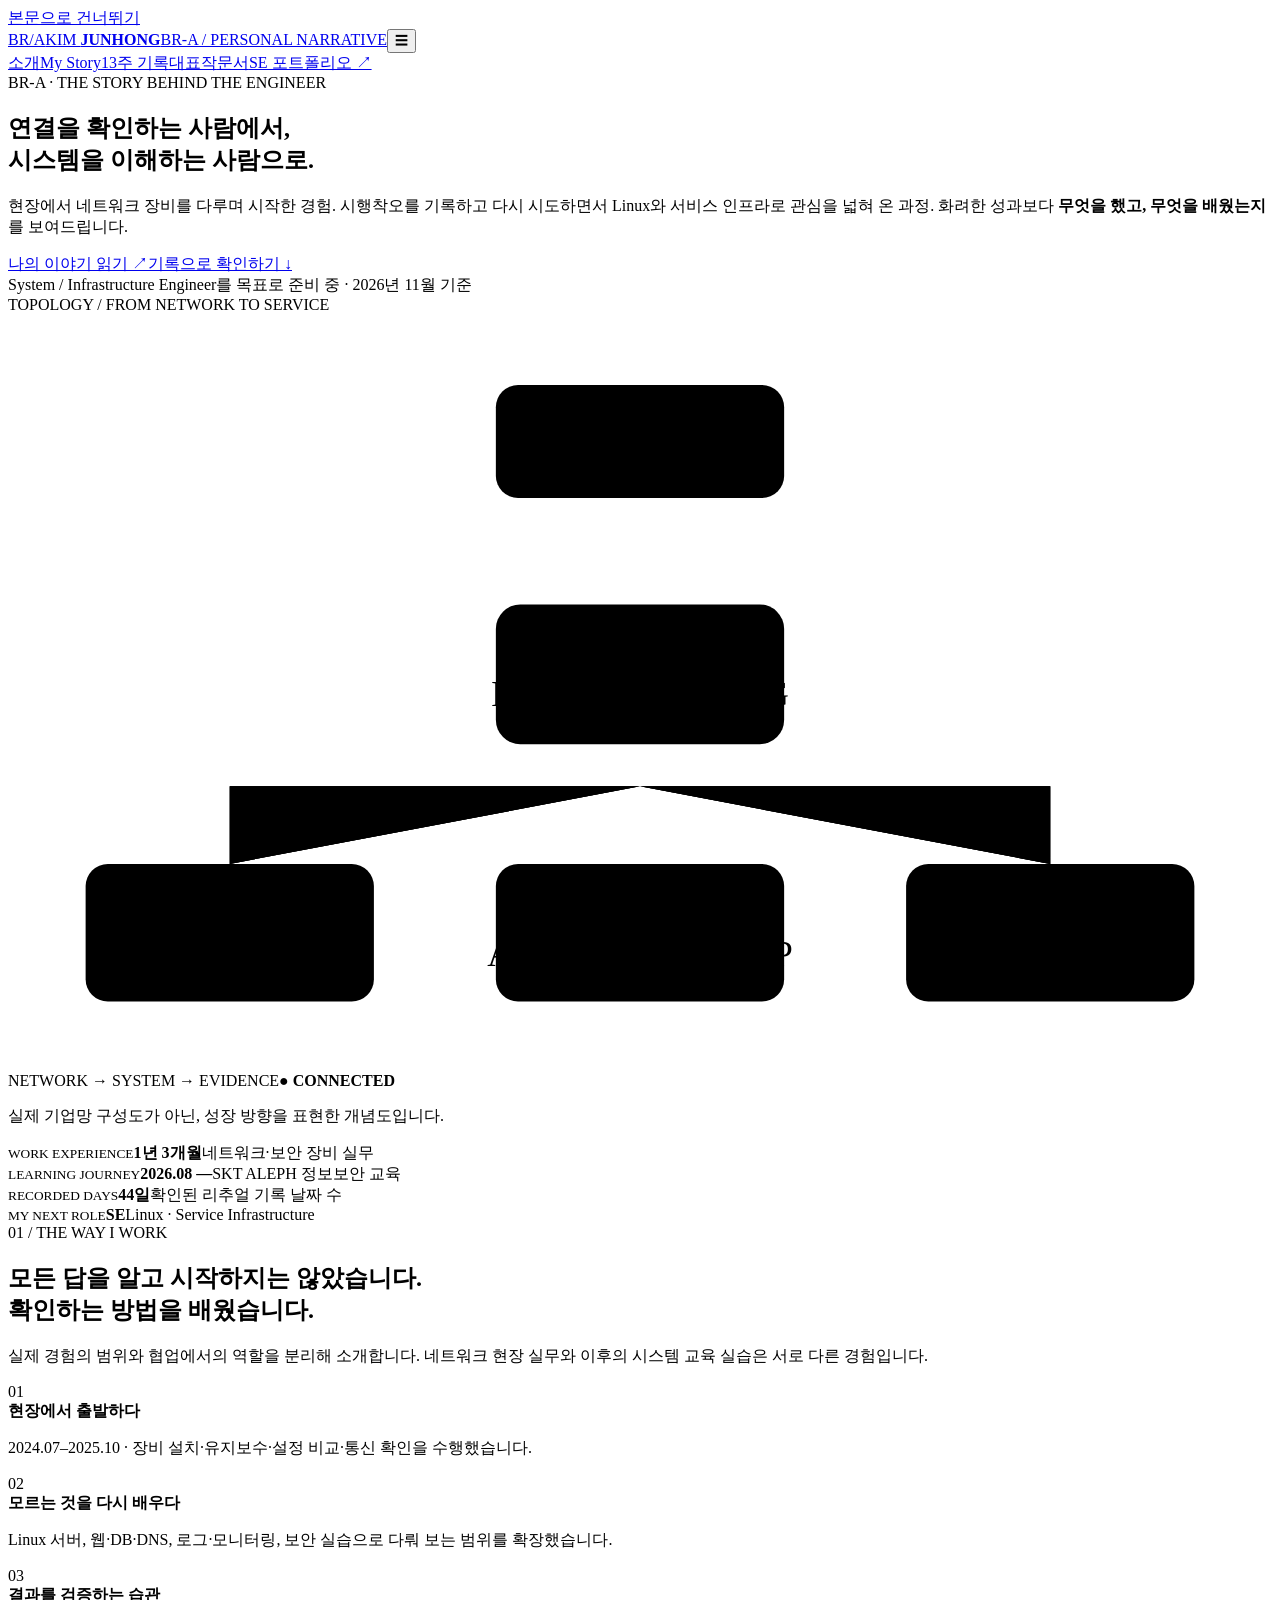
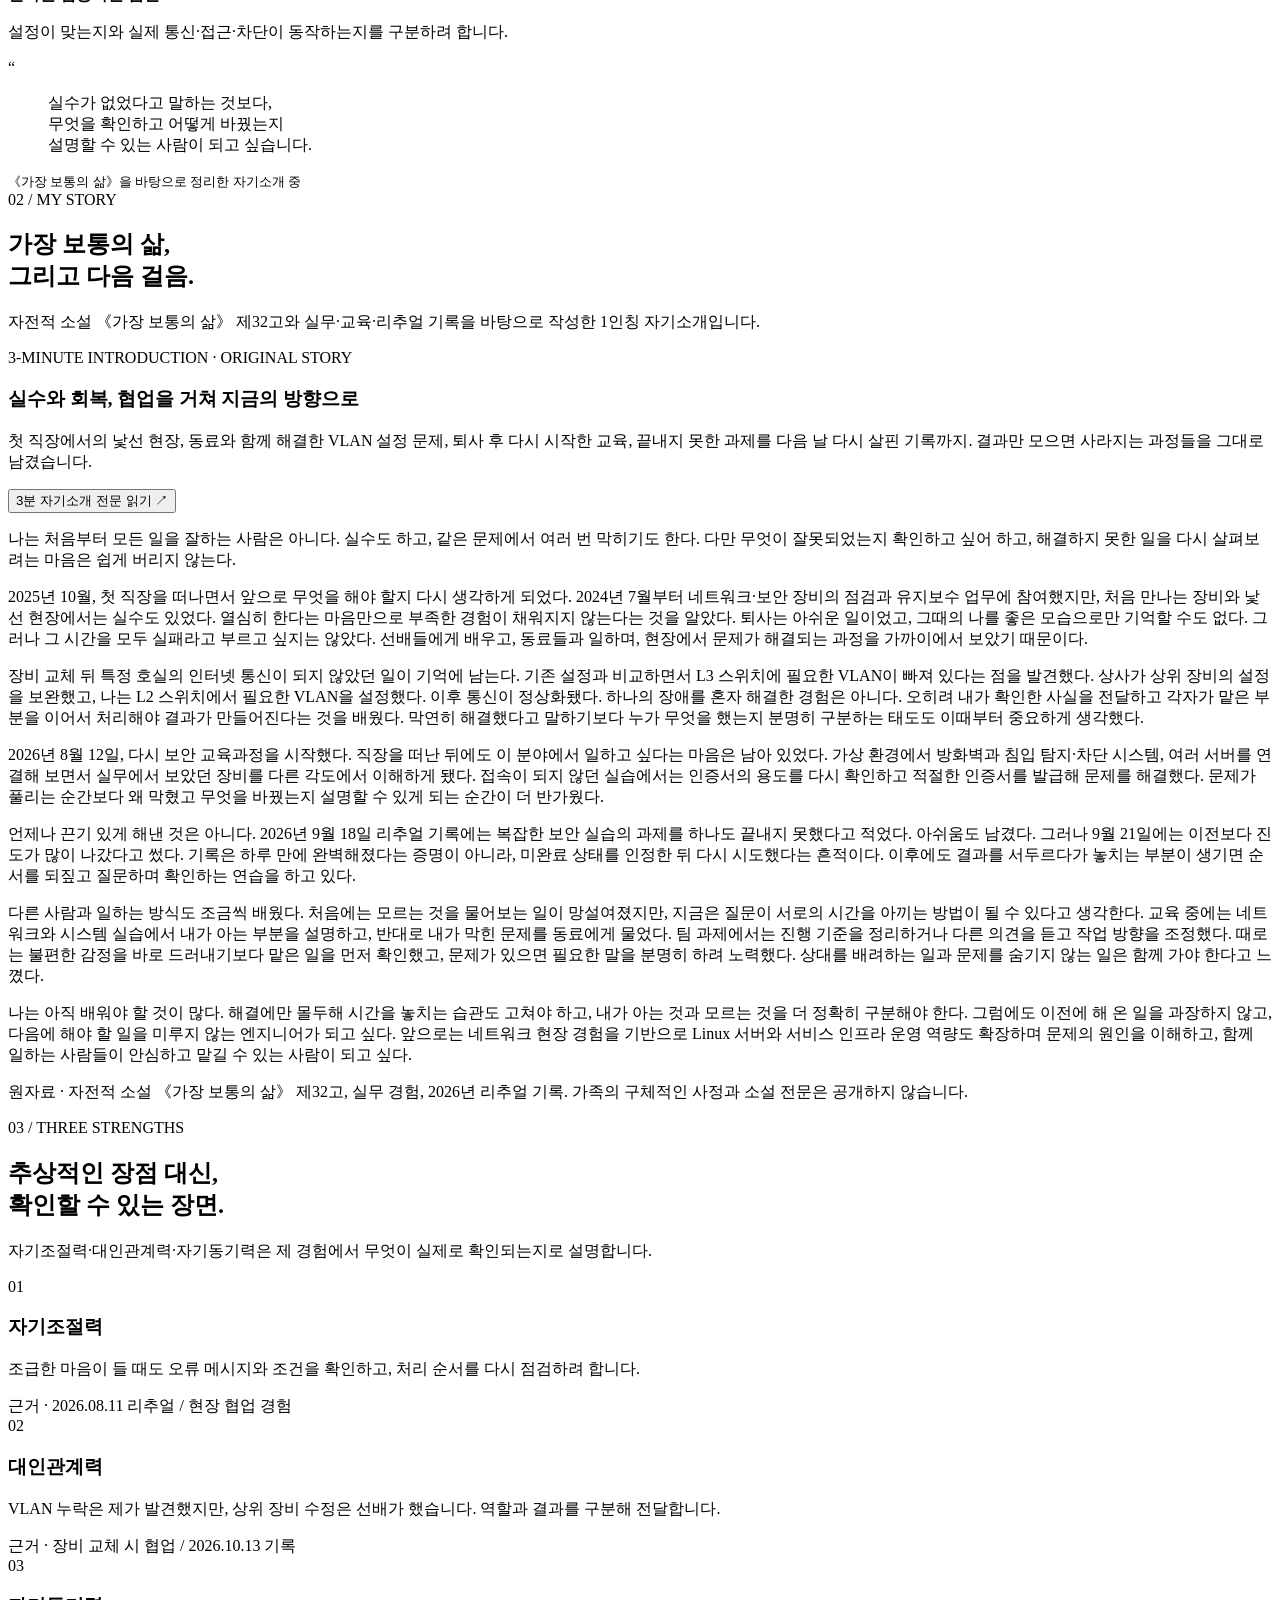
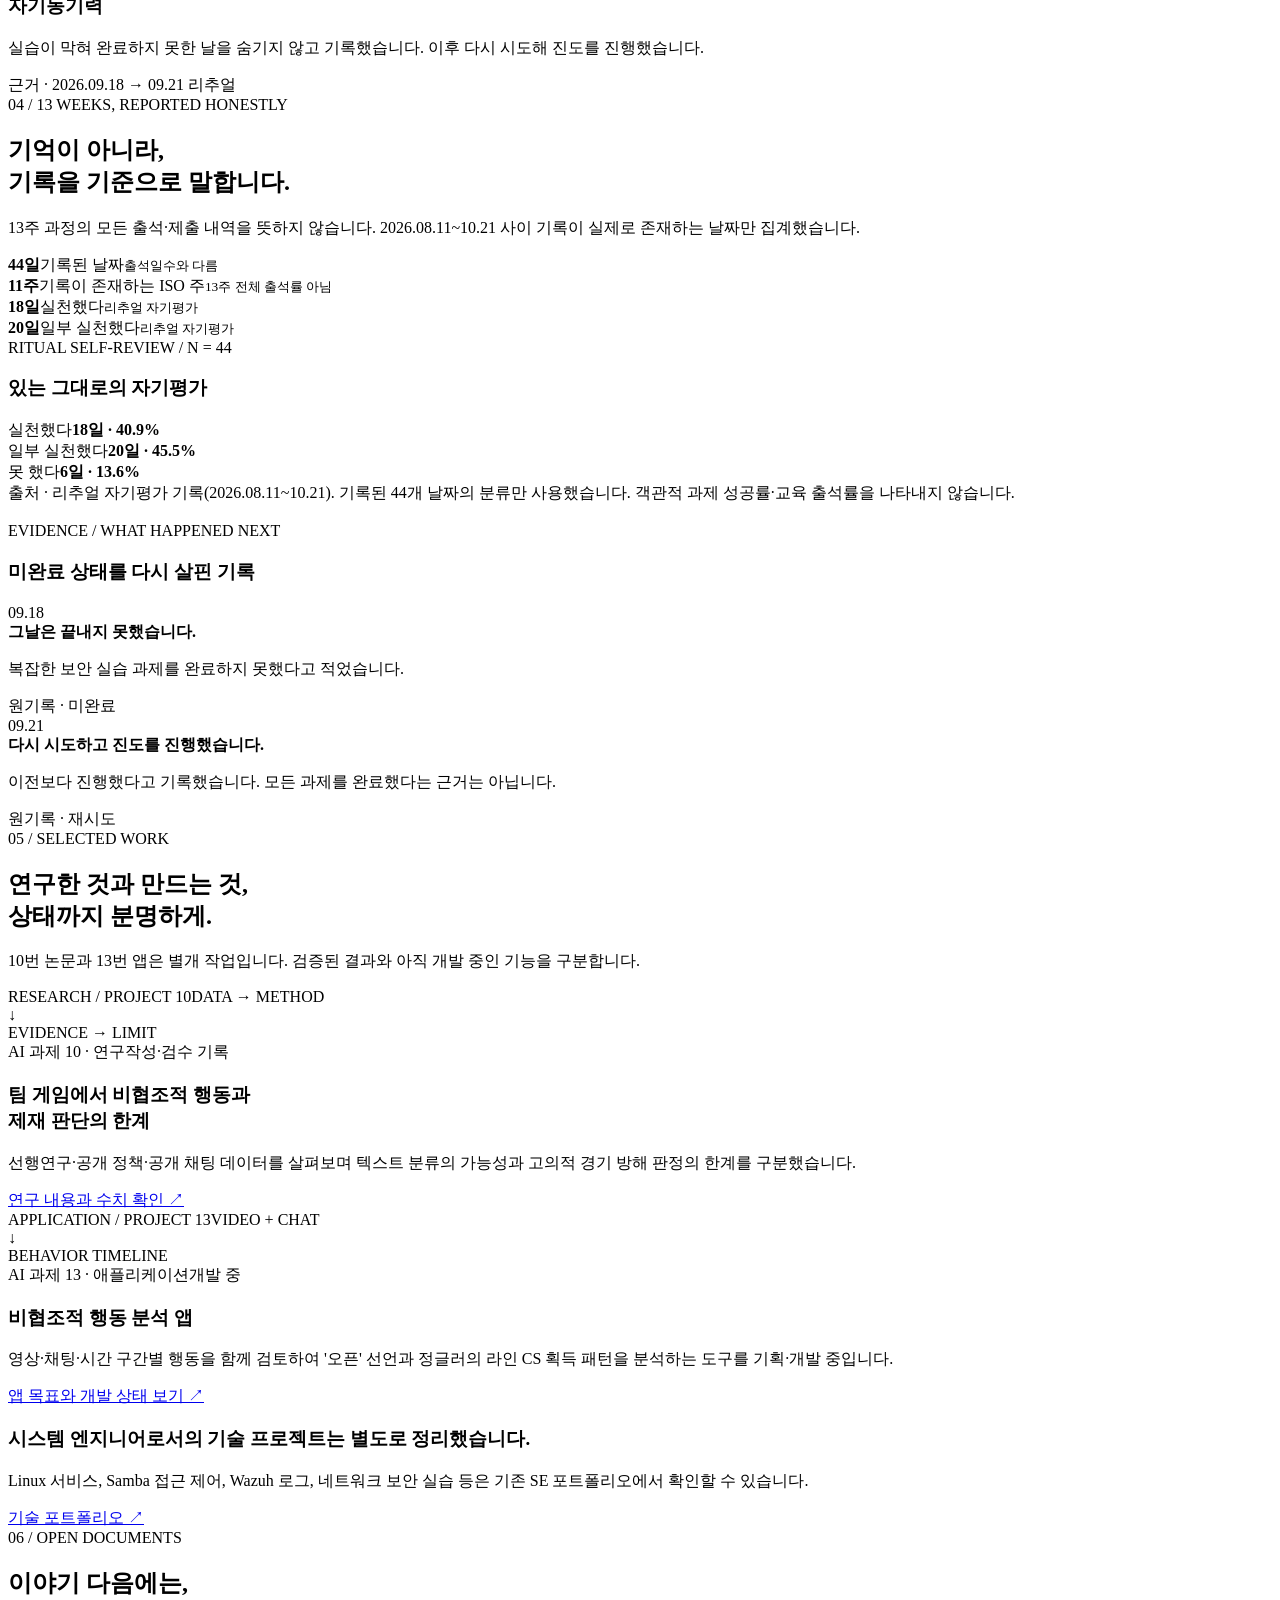
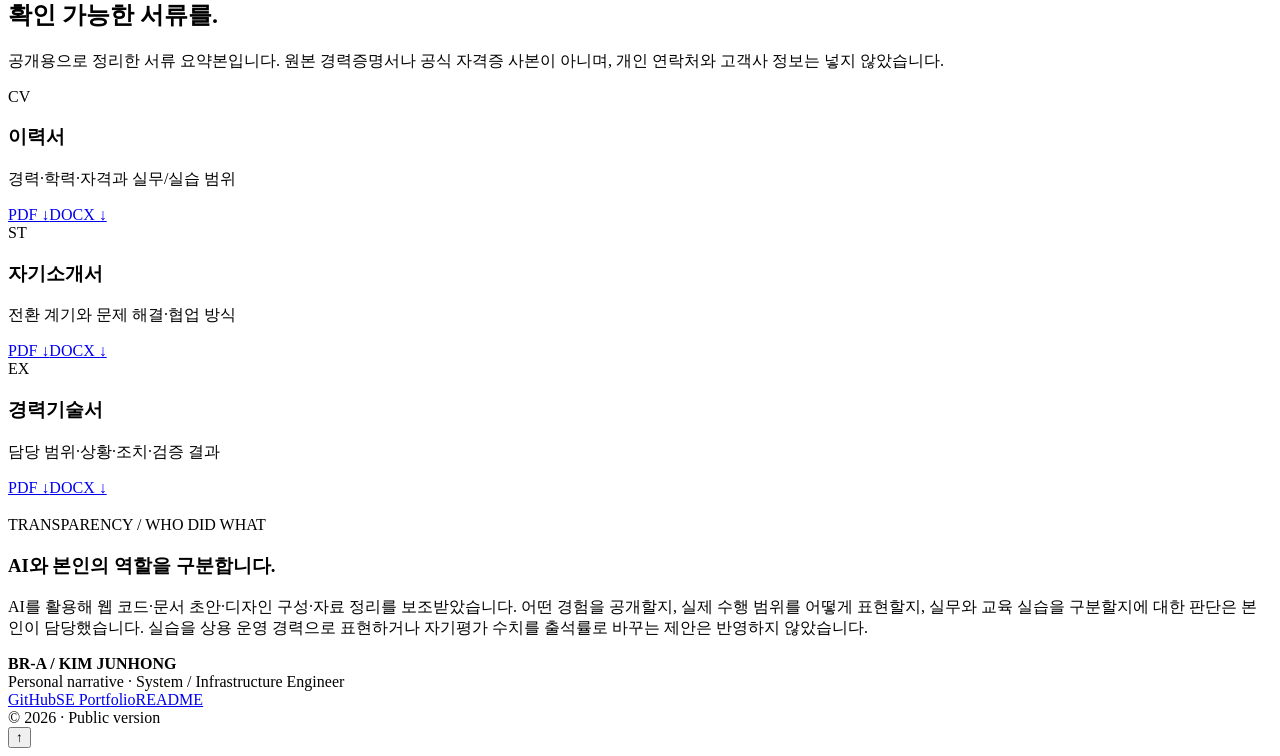
==== index.html @ 817460e9 "feat: publish IntroducingMyself personal website" ====
<!doctype html>
<html lang="ko"><head><meta charset="UTF-8"><meta name="viewport" content="width=device-width,initial-scale=1"><meta name="theme-color" content="#050d1a"><meta name="description" content="김준홍의 BR-A 독립 자기소개 페이지. 경험에서 배운 것과 기록된 근거, 연구와 앱 개발 기록, 이력서 및 경력기술서를 확인할 수 있습니다."><title>김준홍 | BR-A · My Story</title><link rel="stylesheet" href="assets/styles.css"><script src="assets/main.js" defer></script></head>
<body><a class="skip" href="#main">본문으로 건너뛰기</a>
<header class="topbar"><div class="container"><a class="logo" href="index.html" aria-label="BR-A 첫 화면으로"><span class="logo-symbol">BR/A</span><span><span class="logo-main">KIM <strong>JUNHONG</strong></span><span class="logo-sub">BR-A / PERSONAL NARRATIVE</span></span></a><button class="nav-toggle" type="button" aria-expanded="false" aria-label="메뉴 열기" aria-controls="site-nav">☰</button><nav class="nav" id="site-nav" aria-label="주 메뉴"><a href="#about">소개</a><a href="#story">My Story</a><a href="#records">13주 기록</a><a href="#work">대표작</a><a href="#documents">문서</a><a class="nav-cta" href="https://kjhnet.vercel.app" target="_blank" rel="noopener noreferrer">SE 포트폴리오 ↗</a></nav></div><div class="scroll-track"><div class="scroll-progress"></div></div></header>
<main id="main"><div class="container"><section class="hero" aria-labelledby="hero-title"><div class="hero-copy"><div class="eyebrow">BR-A · THE STORY BEHIND THE ENGINEER</div><h1 id="hero-title">연결을 확인하는 사람에서,<br><span class="accent">시스템을 이해하는 사람으로.</span></h1><p class="hero-lead">현장에서 네트워크 장비를 다루며 시작한 경험. 시행착오를 기록하고 다시 시도하면서 Linux와 서비스 인프라로 관심을 넓혀 온 과정. 화려한 성과보다 <strong>무엇을 했고, 무엇을 배웠는지</strong>를 보여드립니다.</p><div class="hero-actions"><a href="#story" class="btn primary">나의 이야기 읽기 <span aria-hidden="true">↗</span></a><a href="#records" class="btn ghost">기록으로 확인하기 <span aria-hidden="true">↓</span></a></div><div class="hero-footnote"><span class="status-dot"></span>System / Infrastructure Engineer를 목표로 준비 중 · 2026년 11월 기준</div></div><div class="network-wrap"><div class="network-panel"><div class="panel-header"><span>TOPOLOGY / FROM NETWORK TO SERVICE</span><span class="terminal-lights" aria-hidden="true"><i></i><i></i><i></i></span></div><svg class="network-svg" viewBox="0 0 570 340" role="img" aria-label="방화벽, 네트워크, 서버, 로그 분석이 이어진 가상의 시스템 연결도">
  <defs><filter id="nodeGlow"><feGaussianBlur stdDeviation="5" result="glow"/><feMerge><feMergeNode in="glow"/><feMergeNode in="SourceGraphic"/></feMerge></filter></defs>
  <g transform="translate(0,0)">
    <path class="line-glow" d="M285 82 V130 M285 194 V213 M285 213 H100 V248 M285 213 H285 V248 M285 213 H470 V248"/>
    <path class="line-base" d="M285 82 V130 M285 194 V213 M285 213 H100 V248 M285 213 H285 V248 M285 213 H470 V248"/>
    <path class="line-signal" d="M285 82 V130 M285 194 V213 M285 213 H100 V248 M285 213 H285 V248 M285 213 H470 V248"/>
    <g transform="translate(220 32)"><rect class="node-box" width="130" height="51" rx="10"/><circle class="node-led" cx="16" cy="16" r="3"/><text class="node-label" x="65" y="22" text-anchor="middle">FIREWALL</text><text class="node-sub" x="65" y="37" text-anchor="middle">NETWORK EDGE</text></g>
    <g transform="translate(220 131)"><rect class="node-box alt" width="130" height="63" rx="11"/><circle class="node-led delay" cx="16" cy="16" r="3"/><text class="node-label" x="65" y="29" text-anchor="middle">SERVICE LAYER</text><text class="node-sub" x="65" y="46" text-anchor="middle">LINUX / ROUTING</text></g>
    <g transform="translate(35 248)"><rect class="node-box" width="130" height="62" rx="10"/><circle class="node-led delay2" cx="16" cy="15" r="3"/><text class="node-label" x="65" y="29" text-anchor="middle">WEB / API</text><text class="node-sub" x="65" y="46" text-anchor="middle">SERVICE STATUS</text></g>
    <g transform="translate(220 248)"><rect class="node-box" width="130" height="62" rx="10"/><circle class="node-led delay" cx="16" cy="15" r="3"/><text class="node-label" x="65" y="29" text-anchor="middle">DATABASE</text><text class="node-sub" x="65" y="46" text-anchor="middle">ACCESS / BACKUP</text></g>
    <g transform="translate(405 248)"><rect class="node-box" width="130" height="62" rx="10"/><circle class="node-led" cx="16" cy="15" r="3"/><text class="node-label" x="65" y="29" text-anchor="middle">LOG / SOC</text><text class="node-sub" x="65" y="46" text-anchor="middle">OBSERVABILITY</text></g>
  </g>
</svg><div class="panel-footer"><span>NETWORK → SYSTEM → EVIDENCE</span><strong>● CONNECTED</strong></div></div><p class="panel-caption">실제 기업망 구성도가 아닌, 성장 방향을 표현한 개념도입니다.</p></div></section></div>
<div class="metrics-strip"><div class="container metrics-grid"><div class="metric"><small>WORK EXPERIENCE</small><strong>1년 3개월</strong><span>네트워크·보안 장비 실무</span></div><div class="metric"><small>LEARNING JOURNEY</small><strong>2026.08 —</strong><span>SKT ALEPH 정보보안 교육</span></div><div class="metric"><small>RECORDED DAYS</small><strong>44일</strong><span>확인된 리추얼 기록 날짜 수</span></div><div class="metric"><small>MY NEXT ROLE</small><strong>SE</strong><span>Linux · Service Infrastructure</span></div></div></div>
<div class="container">
<section id="about" class="section" aria-labelledby="about-title"><div class="section-title"><div><div class="section-number">01 / THE WAY I WORK</div><h2 id="about-title">모든 답을 알고 시작하지는 않았습니다.<br><span class="accent">확인하는 방법을 배웠습니다.</span></h2></div><p class="section-subtitle">실제 경험의 범위와 협업에서의 역할을 분리해 소개합니다. 네트워크 현장 실무와 이후의 시스템 교육 실습은 서로 다른 경험입니다.</p></div><div class="two-column"><div class="surface journey animated-in"><div class="journey-step"><span class="journey-n">01</span><div><b>현장에서 출발하다</b><p>2024.07–2025.10 · 장비 설치·유지보수·설정 비교·통신 확인을 수행했습니다.</p></div></div><div class="journey-step"><span class="journey-n">02</span><div><b>모르는 것을 다시 배우다</b><p>Linux 서버, 웹·DB·DNS, 로그·모니터링, 보안 실습으로 다뤄 보는 범위를 확장했습니다.</p></div></div><div class="journey-step"><span class="journey-n">03</span><div><b>결과를 검증하는 습관</b><p>설정이 맞는지와 실제 통신·접근·차단이 동작하는지를 구분하려 합니다.</p></div></div></div><div class="surface quote-card animated-in"><span class="quote-mark">“</span><blockquote>실수가 없었다고 말하는 것보다,<br>무엇을 확인하고 어떻게 바꿨는지<br><span class="accent">설명할 수 있는 사람이 되고 싶습니다.</span></blockquote><small>《가장 보통의 삶》을 바탕으로 정리한 자기소개 중</small></div></div></section>
<section id="story" class="section" aria-labelledby="story-title"><div class="section-title"><div><div class="section-number">02 / MY STORY</div><h2 id="story-title">가장 보통의 삶,<br><span class="accent">그리고 다음 걸음.</span></h2></div><p class="section-subtitle">자전적 소설 《가장 보통의 삶》 제32고와 실무·교육·리추얼 기록을 바탕으로 작성한 1인칭 자기소개입니다.</p></div><div class="surface story-panel animated-in"><span class="kicker">3-MINUTE INTRODUCTION · ORIGINAL STORY</span><h3>실수와 회복, 협업을 거쳐 지금의 방향으로</h3><div class="story-intro"><p>첫 직장에서의 낯선 현장, 동료와 함께 해결한 VLAN 설정 문제, 퇴사 후 다시 시작한 교육, 끝내지 못한 과제를 다음 날 다시 살핀 기록까지. 결과만 모으면 사라지는 과정들을 그대로 남겼습니다.</p><button type="button" id="story-toggle" class="btn ghost story-open" aria-expanded="false" aria-controls="full-story">3분 자기소개 전문 읽기 ↗</button></div><div id="full-story" class="full-story"><p>나는 처음부터 모든 일을 잘하는 사람은 아니다. 실수도 하고, 같은 문제에서 여러 번 막히기도 한다. 다만 무엇이 잘못되었는지 확인하고 싶어 하고, 해결하지 못한 일을 다시 살펴보려는 마음은 쉽게 버리지 않는다.</p>
<p>2025년 10월, 첫 직장을 떠나면서 앞으로 무엇을 해야 할지 다시 생각하게 되었다. 2024년 7월부터 네트워크·보안 장비의 점검과 유지보수 업무에 참여했지만, 처음 만나는 장비와 낯선 현장에서는 실수도 있었다. 열심히 한다는 마음만으로 부족한 경험이 채워지지 않는다는 것을 알았다. 퇴사는 아쉬운 일이었고, 그때의 나를 좋은 모습으로만 기억할 수도 없다. 그러나 그 시간을 모두 실패라고 부르고 싶지는 않았다. 선배들에게 배우고, 동료들과 일하며, 현장에서 문제가 해결되는 과정을 가까이에서 보았기 때문이다.</p>
<p>장비 교체 뒤 특정 호실의 인터넷 통신이 되지 않았던 일이 기억에 남는다. 기존 설정과 비교하면서 L3 스위치에 필요한 VLAN이 빠져 있다는 점을 발견했다. 상사가 상위 장비의 설정을 보완했고, 나는 L2 스위치에서 필요한 VLAN을 설정했다. 이후 통신이 정상화됐다. 하나의 장애를 혼자 해결한 경험은 아니다. 오히려 내가 확인한 사실을 전달하고 각자가 맡은 부분을 이어서 처리해야 결과가 만들어진다는 것을 배웠다. 막연히 해결했다고 말하기보다 누가 무엇을 했는지 분명히 구분하는 태도도 이때부터 중요하게 생각했다.</p>
<p>2026년 8월 12일, 다시 보안 교육과정을 시작했다. 직장을 떠난 뒤에도 이 분야에서 일하고 싶다는 마음은 남아 있었다. 가상 환경에서 방화벽과 침입 탐지·차단 시스템, 여러 서버를 연결해 보면서 실무에서 보았던 장비를 다른 각도에서 이해하게 됐다. 접속이 되지 않던 실습에서는 인증서의 용도를 다시 확인하고 적절한 인증서를 발급해 문제를 해결했다. 문제가 풀리는 순간보다 왜 막혔고 무엇을 바꿨는지 설명할 수 있게 되는 순간이 더 반가웠다.</p>
<p>언제나 끈기 있게 해낸 것은 아니다. 2026년 9월 18일 리추얼 기록에는 복잡한 보안 실습의 과제를 하나도 끝내지 못했다고 적었다. 아쉬움도 남겼다. 그러나 9월 21일에는 이전보다 진도가 많이 나갔다고 썼다. 기록은 하루 만에 완벽해졌다는 증명이 아니라, 미완료 상태를 인정한 뒤 다시 시도했다는 흔적이다. 이후에도 결과를 서두르다가 놓치는 부분이 생기면 순서를 되짚고 질문하며 확인하는 연습을 하고 있다.</p>
<p>다른 사람과 일하는 방식도 조금씩 배웠다. 처음에는 모르는 것을 물어보는 일이 망설여졌지만, 지금은 질문이 서로의 시간을 아끼는 방법이 될 수 있다고 생각한다. 교육 중에는 네트워크와 시스템 실습에서 내가 아는 부분을 설명하고, 반대로 내가 막힌 문제를 동료에게 물었다. 팀 과제에서는 진행 기준을 정리하거나 다른 의견을 듣고 작업 방향을 조정했다. 때로는 불편한 감정을 바로 드러내기보다 맡은 일을 먼저 확인했고, 문제가 있으면 필요한 말을 분명히 하려 노력했다. 상대를 배려하는 일과 문제를 숨기지 않는 일은 함께 가야 한다고 느꼈다.</p>
<p>나는 아직 배워야 할 것이 많다. 해결에만 몰두해 시간을 놓치는 습관도 고쳐야 하고, 내가 아는 것과 모르는 것을 더 정확히 구분해야 한다. 그럼에도 이전에 해 온 일을 과장하지 않고, 다음에 해야 할 일을 미루지 않는 엔지니어가 되고 싶다. 앞으로는 네트워크 현장 경험을 기반으로 Linux 서버와 서비스 인프라 운영 역량도 확장하며 문제의 원인을 이해하고, 함께 일하는 사람들이 안심하고 맡길 수 있는 사람이 되고 싶다.</p>
<p>원자료 · 자전적 소설 《가장 보통의 삶》 제32고, 실무 경험, 2026년 리추얼 기록. 가족의 구체적인 사정과 소설 전문은 공개하지 않습니다.</p></div></div></section>
<section class="section" aria-labelledby="strength-title"><div class="section-title"><div><div class="section-number">03 / THREE STRENGTHS</div><h2 id="strength-title">추상적인 장점 대신,<br><span class="accent">확인할 수 있는 장면.</span></h2></div><p class="section-subtitle">자기조절력·대인관계력·자기동기력은 제 경험에서 무엇이 실제로 확인되는지로 설명합니다.</p></div><div class="feature-grid"><article class="surface feature animated-in"><div class="feature-icon">01</div><h3>자기조절력</h3><p>조급한 마음이 들 때도 오류 메시지와 조건을 확인하고, 처리 순서를 다시 점검하려 합니다.</p><div class="source">근거 · 2026.08.11 리추얼 / 현장 협업 경험</div></article><article class="surface feature animated-in"><div class="feature-icon">02</div><h3>대인관계력</h3><p>VLAN 누락은 제가 발견했지만, 상위 장비 수정은 선배가 했습니다. 역할과 결과를 구분해 전달합니다.</p><div class="source">근거 · 장비 교체 시 협업 / 2026.10.13 기록</div></article><article class="surface feature animated-in"><div class="feature-icon">03</div><h3>자기동기력</h3><p>실습이 막혀 완료하지 못한 날을 숨기지 않고 기록했습니다. 이후 다시 시도해 진도를 진행했습니다.</p><div class="source">근거 · 2026.09.18 → 09.21 리추얼</div></article></div></section>
<section id="records" class="section" aria-labelledby="records-title"><div class="section-title"><div><div class="section-number">04 / 13 WEEKS, REPORTED HONESTLY</div><h2 id="records-title">기억이 아니라,<br><span class="accent">기록을 기준으로 말합니다.</span></h2></div><p class="section-subtitle">13주 과정의 모든 출석·제출 내역을 뜻하지 않습니다. 2026.08.11~10.21 사이 기록이 실제로 존재하는 날짜만 집계했습니다.</p></div><div class="record-wrap"><div class="stat-cards animated-in"><div class="stat"><strong>44<span class="unit">일</span></strong><label>기록된 날짜</label><small>출석일수와 다름</small></div><div class="stat"><strong>11<span class="unit">주</span></strong><label>기록이 존재하는 ISO 주</label><small>13주 전체 출석률 아님</small></div><div class="stat"><strong>18<span class="unit">일</span></strong><label>실천했다</label><small>리추얼 자기평가</small></div><div class="stat"><strong>20<span class="unit">일</span></strong><label>일부 실천했다</label><small>리추얼 자기평가</small></div></div><div class="surface chart-box animated-in"><div><span class="kicker">RITUAL SELF-REVIEW / N = 44</span><h3>있는 그대로의 자기평가</h3><div class="bars"><div><div class="bar-label"><span>실천했다</span><b>18일 · 40.9%</b></div><div class="bar-track"><span class="bar-fill" style="width:40.91%"></span></div></div><div><div class="bar-label"><span>일부 실천했다</span><b>20일 · 45.5%</b></div><div class="bar-track"><span class="bar-fill partial" style="width:45.45%"></span></div></div><div><div class="bar-label"><span>못 했다</span><b>6일 · 13.6%</b></div><div class="bar-track"><span class="bar-fill notdone" style="width:13.64%"></span></div></div></div></div><div class="note-text">출처 · 리추얼 자기평가 기록(2026.08.11~10.21). 기록된 44개 날짜의 분류만 사용했습니다. 객관적 과제 성공률·교육 출석률을 나타내지 않습니다.</div></div></div><div class="surface" style="margin-top:18px"><span class="kicker">EVIDENCE / WHAT HAPPENED NEXT</span><h3>미완료 상태를 다시 살핀 기록</h3><div class="timeline"><div class="timeline-date">09.18</div><div class="timeline-body"><strong>그날은 끝내지 못했습니다.</strong><p>복잡한 보안 실습 과제를 완료하지 못했다고 적었습니다.</p></div><div class="timeline-tag">원기록 · 미완료</div></div><div class="timeline"><div class="timeline-date">09.21</div><div class="timeline-body"><strong>다시 시도하고 진도를 진행했습니다.</strong><p>이전보다 진행했다고 기록했습니다. 모든 과제를 완료했다는 근거는 아닙니다.</p></div><div class="timeline-tag">원기록 · 재시도</div></div></div></section>
<section id="work" class="section" aria-labelledby="work-title"><div class="section-title"><div><div class="section-number">05 / SELECTED WORK</div><h2 id="work-title">연구한 것과 만드는 것,<br><span class="accent">상태까지 분명하게.</span></h2></div><p class="section-subtitle">10번 논문과 13번 앱은 별개 작업입니다. 검증된 결과와 아직 개발 중인 기능을 구분합니다.</p></div><div class="work-grid"><article class="surface work-card animated-in"><div class="work-visual"><span class="work-num">RESEARCH / PROJECT 10</span><span class="work-ascii" aria-hidden="true">DATA → METHOD<br>     ↓<br>EVIDENCE → LIMIT</span></div><div class="work-info"><div class="work-top"><span class="work-category">AI 과제 10 · 연구</span><span class="pill on">작성·검수 기록</span></div><h3>팀 게임에서 비협조적 행동과<br>제재 판단의 한계</h3><p>선행연구·공개 정책·공개 채팅 데이터를 살펴보며 텍스트 분류의 가능성과 고의적 경기 방해 판정의 한계를 구분했습니다.</p><a class="text-link" href="research.html">연구 내용과 수치 확인 <span aria-hidden="true">↗</span></a></div></article><article class="surface work-card animated-in"><div class="work-visual"><span class="work-num">APPLICATION / PROJECT 13</span><span class="work-ascii" aria-hidden="true">VIDEO + CHAT<br>      ↓<br>BEHAVIOR TIMELINE</span></div><div class="work-info"><div class="work-top"><span class="work-category">AI 과제 13 · 애플리케이션</span><span class="pill">개발 중</span></div><h3>비협조적 행동 분석 앱</h3><p>영상·채팅·시간 구간별 행동을 함께 검토하여 '오픈' 선언과 정글러의 라인 CS 획득 패턴을 분석하는 도구를 기획·개발 중입니다.</p><a class="text-link" href="app.html">앱 목표와 개발 상태 보기 <span aria-hidden="true">↗</span></a></div></article></div><div class="wrapup"><div><h3>시스템 엔지니어로서의 기술 프로젝트는 별도로 정리했습니다.</h3><p>Linux 서비스, Samba 접근 제어, Wazuh 로그, 네트워크 보안 실습 등은 기존 SE 포트폴리오에서 확인할 수 있습니다.</p></div><a href="https://kjhnet.vercel.app" target="_blank" rel="noopener noreferrer" class="btn ghost">기술 포트폴리오 ↗</a></div></section>
<section id="documents" class="section" aria-labelledby="docs-title"><div class="section-title"><div><div class="section-number">06 / OPEN DOCUMENTS</div><h2 id="docs-title">이야기 다음에는,<br><span class="accent">확인 가능한 서류를.</span></h2></div><p class="section-subtitle">공개용으로 정리한 서류 요약본입니다. 원본 경력증명서나 공식 자격증 사본이 아니며, 개인 연락처와 고객사 정보는 넣지 않았습니다.</p></div><div class="document-grid"><article class="surface doc-card animated-in"><span class="doc-icon">CV</span><h3>이력서</h3><p>경력·학력·자격과 실무/실습 범위</p><div class="doc-links"><a href="documents/BR-A_이력서.pdf" download>PDF ↓</a><a href="documents/BR-A_이력서.docx" download>DOCX ↓</a></div></article><article class="surface doc-card animated-in"><span class="doc-icon">ST</span><h3>자기소개서</h3><p>전환 계기와 문제 해결·협업 방식</p><div class="doc-links"><a href="documents/BR-A_자기소개서.pdf" download>PDF ↓</a><a href="documents/BR-A_자기소개서.docx" download>DOCX ↓</a></div></article><article class="surface doc-card animated-in"><span class="doc-icon">EX</span><h3>경력기술서</h3><p>담당 범위·상황·조치·검증 결과</p><div class="doc-links"><a href="documents/BR-A_경력기술서.pdf" download>PDF ↓</a><a href="documents/BR-A_경력기술서.docx" download>DOCX ↓</a></div></article></div><div class="surface" style="margin-top:19px"><span class="kicker">TRANSPARENCY / WHO DID WHAT</span><h3>AI와 본인의 역할을 구분합니다.</h3><p>AI를 활용해 웹 코드·문서 초안·디자인 구성·자료 정리를 보조받았습니다. 어떤 경험을 공개할지, 실제 수행 범위를 어떻게 표현할지, 실무와 교육 실습을 구분할지에 대한 판단은 본인이 담당했습니다. 실습을 상용 운영 경력으로 표현하거나 자기평가 수치를 출석률로 바꾸는 제안은 반영하지 않았습니다.</p></div></section>
</div></main><footer class="footer"><div class="container footer-inner"><div><strong>BR-A / KIM JUNHONG</strong><br><span>Personal narrative · System / Infrastructure Engineer</span></div><div class="footer-links"><a href="https://github.com/wnsghd1802" target="_blank" rel="noopener noreferrer">GitHub</a><a href="https://kjhnet.vercel.app" target="_blank" rel="noopener noreferrer">SE Portfolio</a><a href="README.md">README</a></div><span>© 2026 · Public version</span></div></footer><button class="scroll-top" aria-label="맨 위로 이동" type="button">↑</button></body></html>
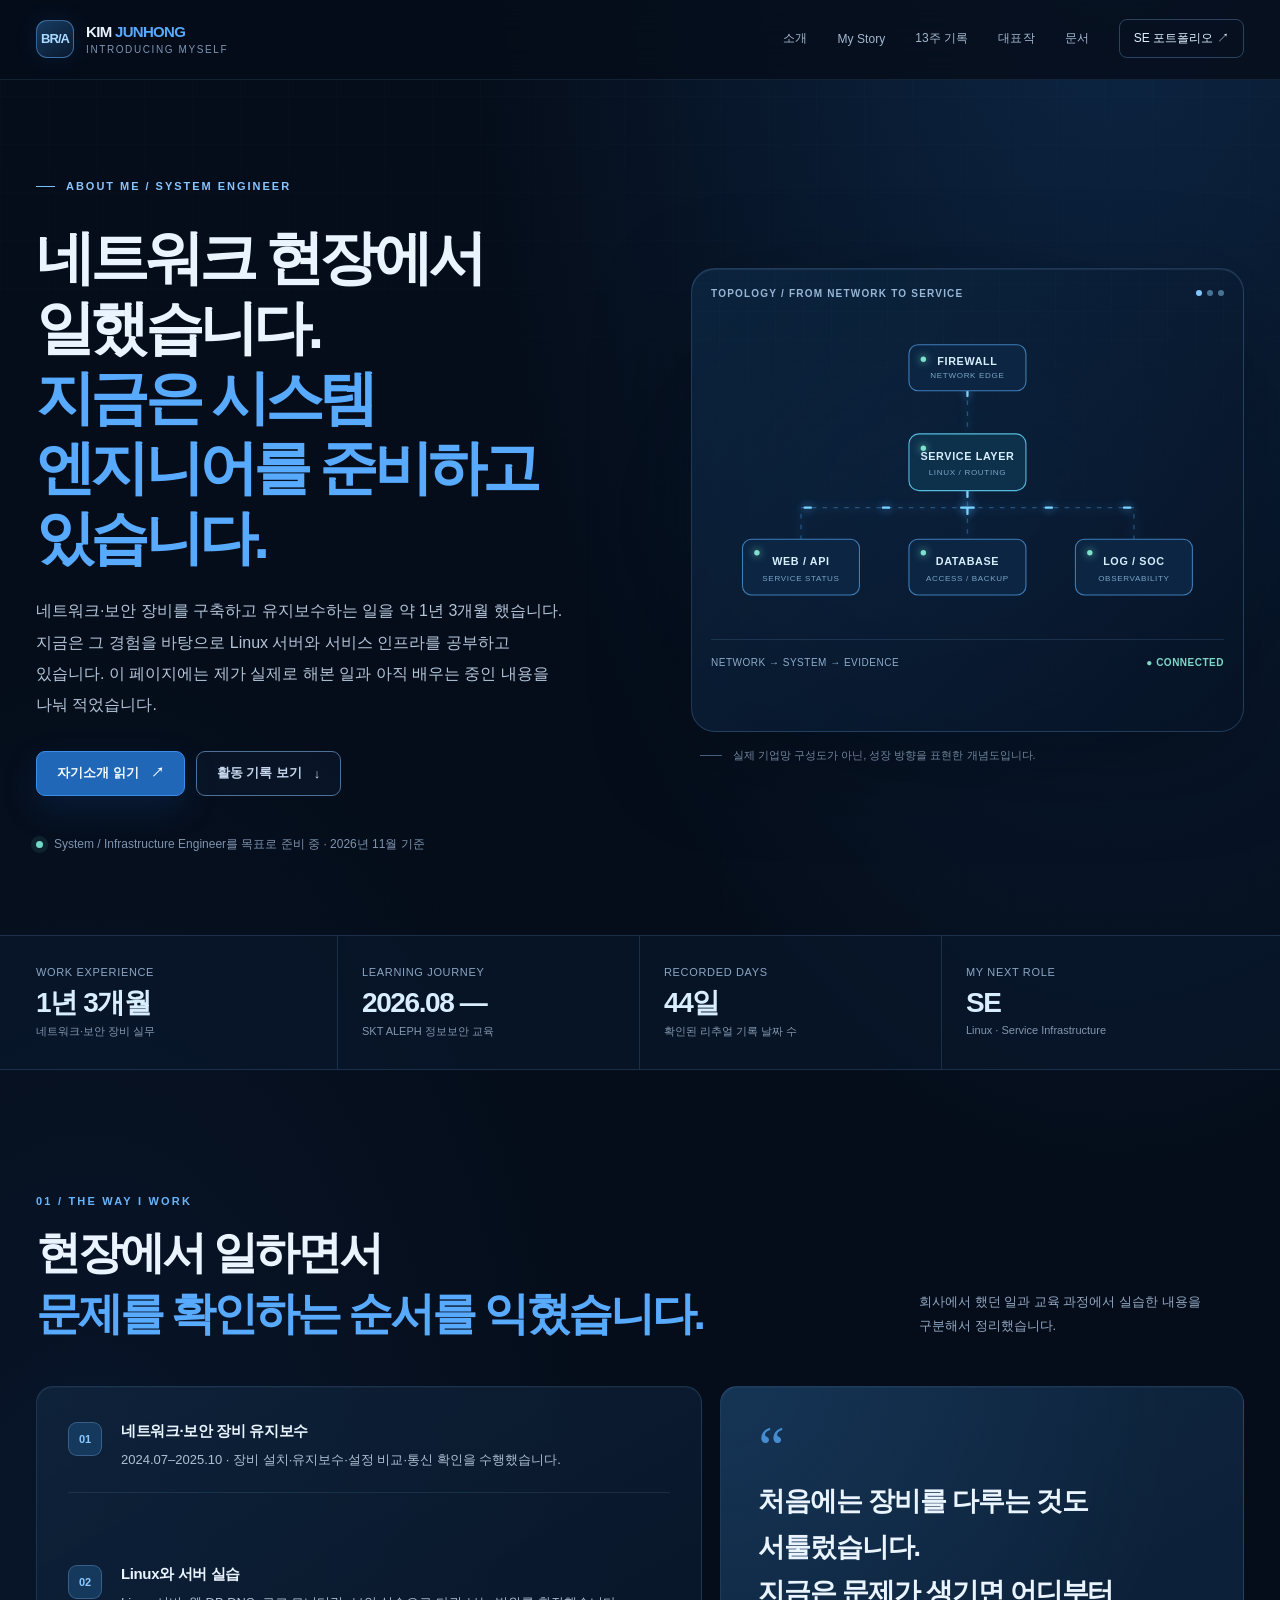
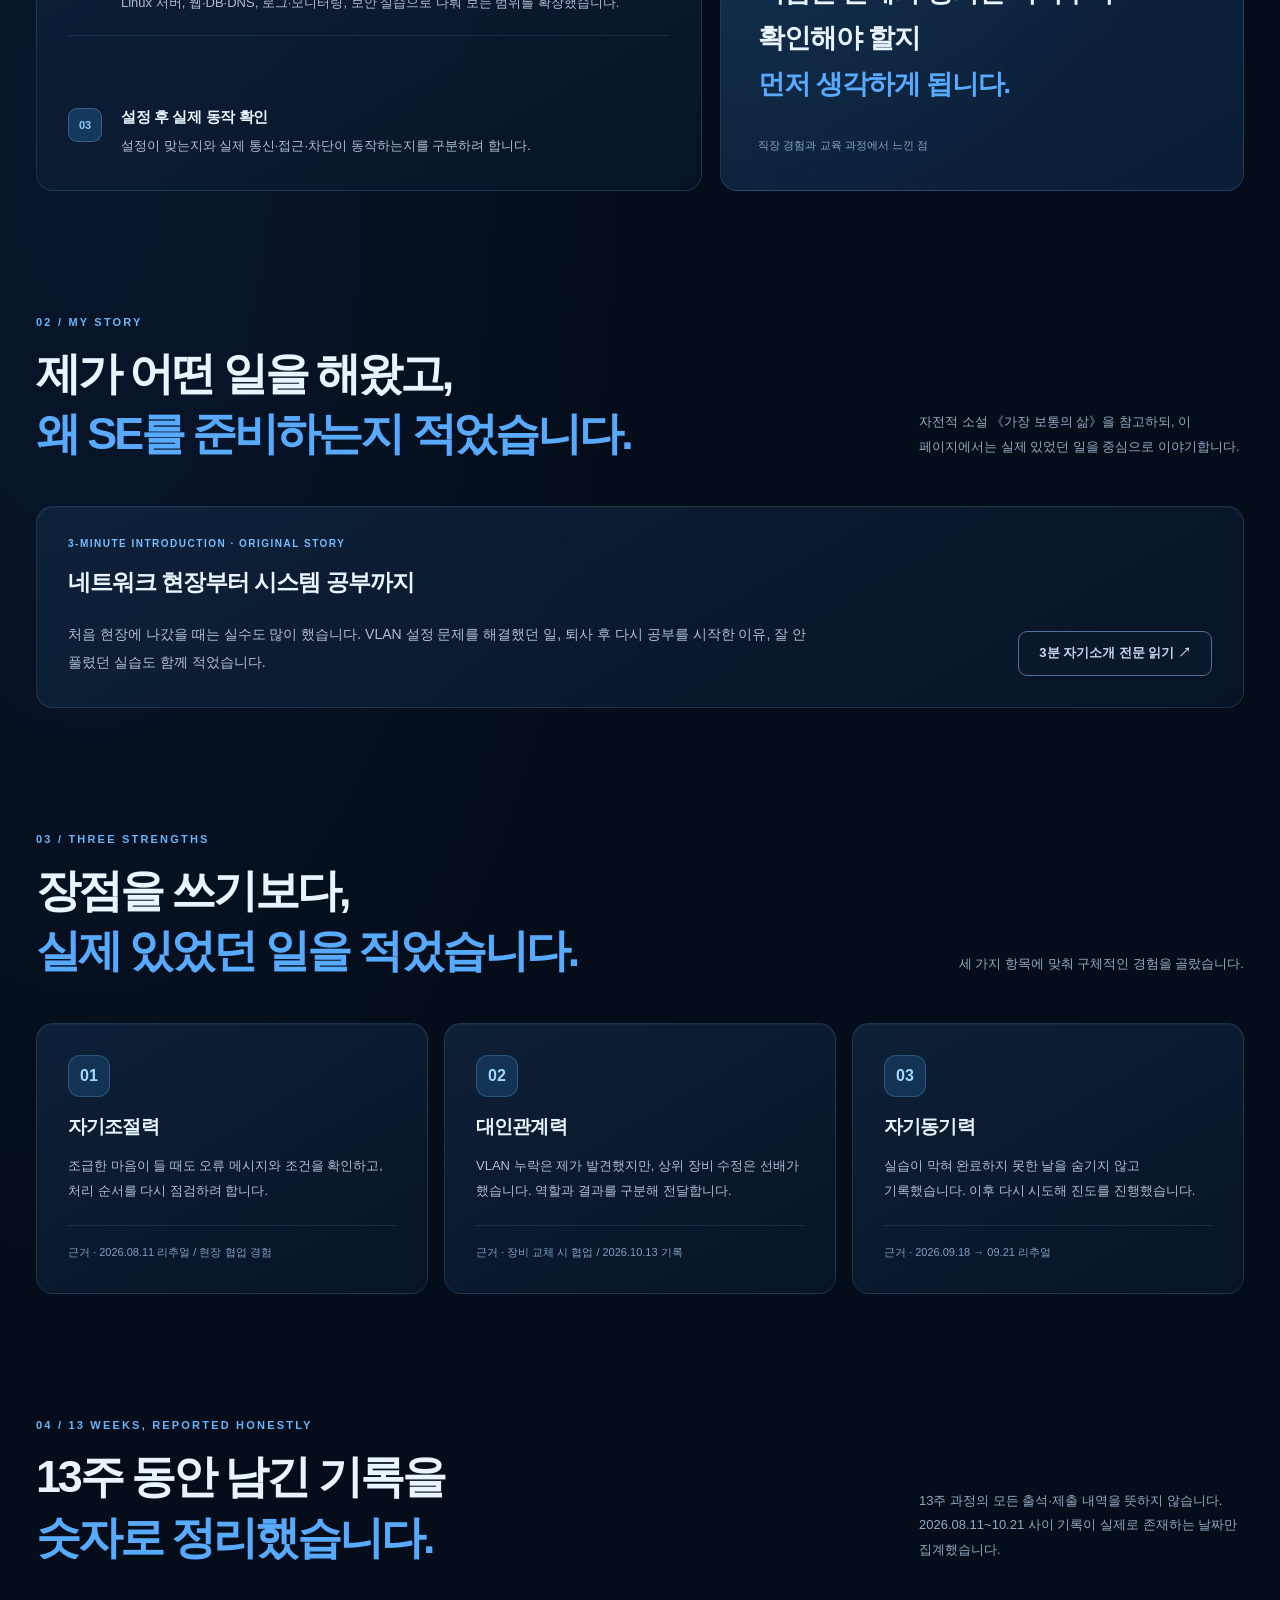
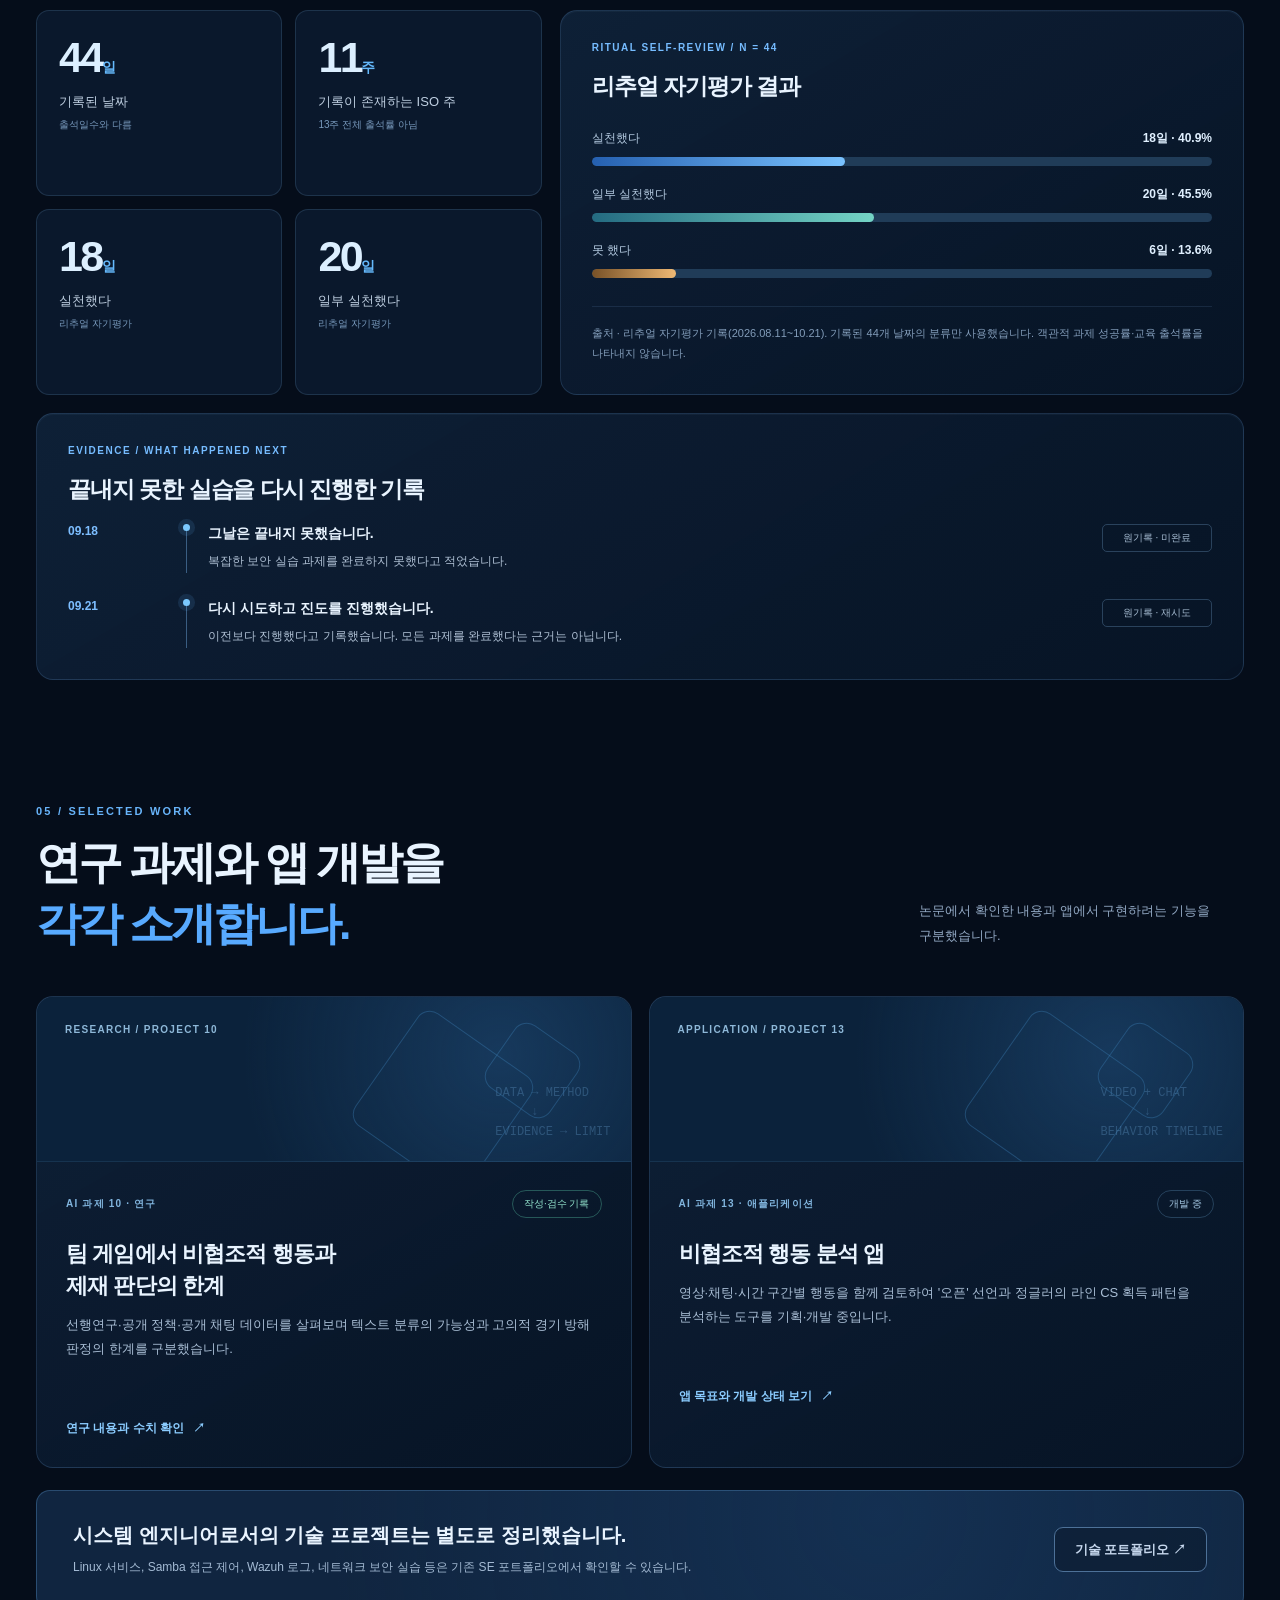
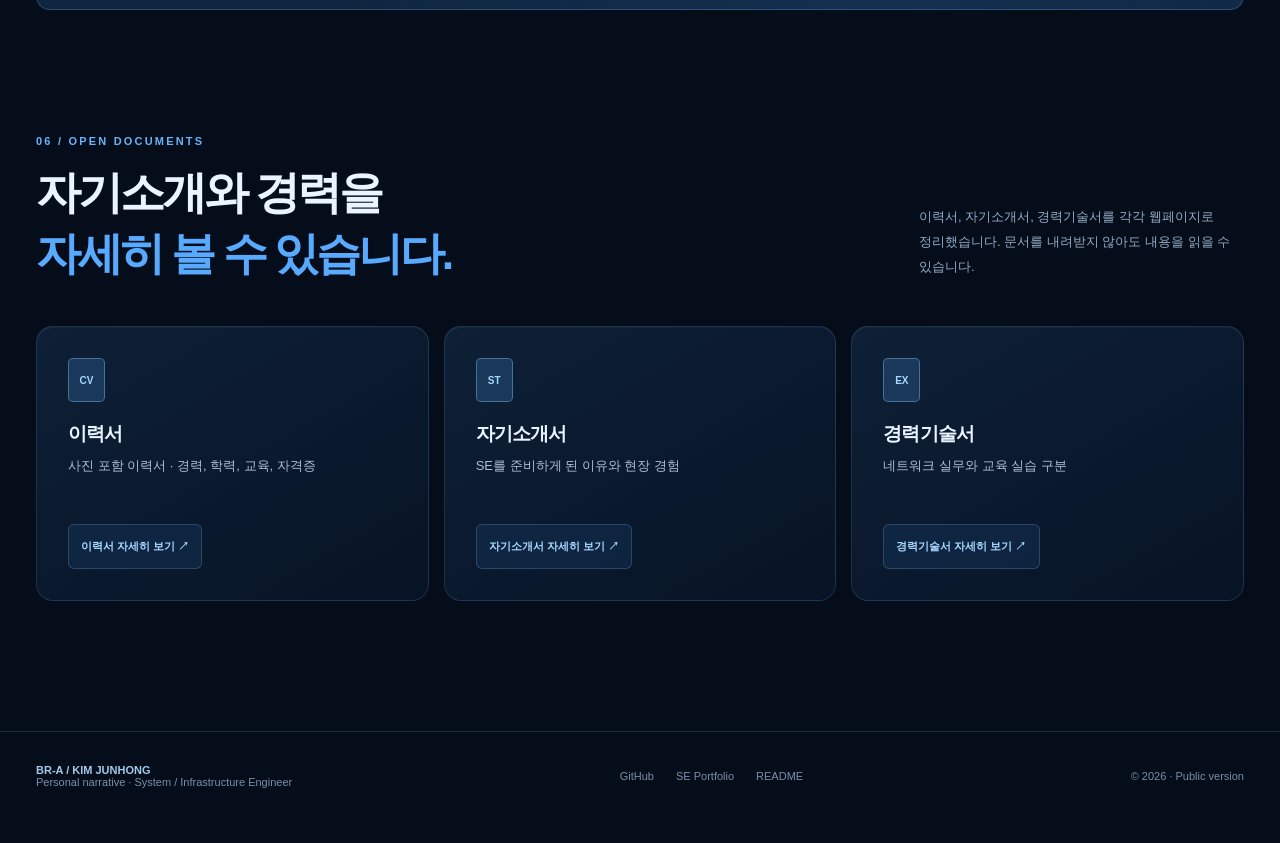
==== commit 26808d6c: "feat: navigate to detailed resume and career pages, refine introduction" ====
--- a/index.html
+++ b/index.html
@@ -1,33 +1,35 @@
 <!doctype html>
-<html lang="ko"><head><meta charset="UTF-8"><meta name="viewport" content="width=device-width,initial-scale=1"><meta name="theme-color" content="#050d1a"><meta name="description" content="김준홍의 BR-A 독립 자기소개 페이지. 경험에서 배운 것과 기록된 근거, 연구와 앱 개발 기록, 이력서 및 경력기술서를 확인할 수 있습니다."><title>김준홍 | BR-A · My Story</title><link rel="stylesheet" href="assets/styles.css"><script src="assets/main.js" defer></script></head>
+
+<html lang="ko"><head><meta charset="utf-8"/><meta content="width=device-width,initial-scale=1" name="viewport"/><meta content="#050d1a" name="theme-color"/><meta content="김준홍의 BR-A 독립 자기소개 페이지. 경험에서 배운 것과 기록된 근거, 연구와 앱 개발 기록, 이력서 및 경력기술서를 확인할 수 있습니다." name="description"/><title>김준홍 | IntroducingMyself</title><link href="assets/styles.css" rel="stylesheet"/><script defer="" src="assets/main.js"></script></head>
 <body><a class="skip" href="#main">본문으로 건너뛰기</a>
-<header class="topbar"><div class="container"><a class="logo" href="index.html" aria-label="BR-A 첫 화면으로"><span class="logo-symbol">BR/A</span><span><span class="logo-main">KIM <strong>JUNHONG</strong></span><span class="logo-sub">BR-A / PERSONAL NARRATIVE</span></span></a><button class="nav-toggle" type="button" aria-expanded="false" aria-label="메뉴 열기" aria-controls="site-nav">☰</button><nav class="nav" id="site-nav" aria-label="주 메뉴"><a href="#about">소개</a><a href="#story">My Story</a><a href="#records">13주 기록</a><a href="#work">대표작</a><a href="#documents">문서</a><a class="nav-cta" href="https://kjhnet.vercel.app" target="_blank" rel="noopener noreferrer">SE 포트폴리오 ↗</a></nav></div><div class="scroll-track"><div class="scroll-progress"></div></div></header>
-<main id="main"><div class="container"><section class="hero" aria-labelledby="hero-title"><div class="hero-copy"><div class="eyebrow">BR-A · THE STORY BEHIND THE ENGINEER</div><h1 id="hero-title">연결을 확인하는 사람에서,<br><span class="accent">시스템을 이해하는 사람으로.</span></h1><p class="hero-lead">현장에서 네트워크 장비를 다루며 시작한 경험. 시행착오를 기록하고 다시 시도하면서 Linux와 서비스 인프라로 관심을 넓혀 온 과정. 화려한 성과보다 <strong>무엇을 했고, 무엇을 배웠는지</strong>를 보여드립니다.</p><div class="hero-actions"><a href="#story" class="btn primary">나의 이야기 읽기 <span aria-hidden="true">↗</span></a><a href="#records" class="btn ghost">기록으로 확인하기 <span aria-hidden="true">↓</span></a></div><div class="hero-footnote"><span class="status-dot"></span>System / Infrastructure Engineer를 목표로 준비 중 · 2026년 11월 기준</div></div><div class="network-wrap"><div class="network-panel"><div class="panel-header"><span>TOPOLOGY / FROM NETWORK TO SERVICE</span><span class="terminal-lights" aria-hidden="true"><i></i><i></i><i></i></span></div><svg class="network-svg" viewBox="0 0 570 340" role="img" aria-label="방화벽, 네트워크, 서버, 로그 분석이 이어진 가상의 시스템 연결도">
-  <defs><filter id="nodeGlow"><feGaussianBlur stdDeviation="5" result="glow"/><feMerge><feMergeNode in="glow"/><feMergeNode in="SourceGraphic"/></feMerge></filter></defs>
-  <g transform="translate(0,0)">
-    <path class="line-glow" d="M285 82 V130 M285 194 V213 M285 213 H100 V248 M285 213 H285 V248 M285 213 H470 V248"/>
-    <path class="line-base" d="M285 82 V130 M285 194 V213 M285 213 H100 V248 M285 213 H285 V248 M285 213 H470 V248"/>
-    <path class="line-signal" d="M285 82 V130 M285 194 V213 M285 213 H100 V248 M285 213 H285 V248 M285 213 H470 V248"/>
-    <g transform="translate(220 32)"><rect class="node-box" width="130" height="51" rx="10"/><circle class="node-led" cx="16" cy="16" r="3"/><text class="node-label" x="65" y="22" text-anchor="middle">FIREWALL</text><text class="node-sub" x="65" y="37" text-anchor="middle">NETWORK EDGE</text></g>
-    <g transform="translate(220 131)"><rect class="node-box alt" width="130" height="63" rx="11"/><circle class="node-led delay" cx="16" cy="16" r="3"/><text class="node-label" x="65" y="29" text-anchor="middle">SERVICE LAYER</text><text class="node-sub" x="65" y="46" text-anchor="middle">LINUX / ROUTING</text></g>
-    <g transform="translate(35 248)"><rect class="node-box" width="130" height="62" rx="10"/><circle class="node-led delay2" cx="16" cy="15" r="3"/><text class="node-label" x="65" y="29" text-anchor="middle">WEB / API</text><text class="node-sub" x="65" y="46" text-anchor="middle">SERVICE STATUS</text></g>
-    <g transform="translate(220 248)"><rect class="node-box" width="130" height="62" rx="10"/><circle class="node-led delay" cx="16" cy="15" r="3"/><text class="node-label" x="65" y="29" text-anchor="middle">DATABASE</text><text class="node-sub" x="65" y="46" text-anchor="middle">ACCESS / BACKUP</text></g>
-    <g transform="translate(405 248)"><rect class="node-box" width="130" height="62" rx="10"/><circle class="node-led" cx="16" cy="15" r="3"/><text class="node-label" x="65" y="29" text-anchor="middle">LOG / SOC</text><text class="node-sub" x="65" y="46" text-anchor="middle">OBSERVABILITY</text></g>
-  </g>
+<header class="topbar"><div class="container"><a aria-label="BR-A 첫 화면으로" class="logo" href="index.html"><span class="logo-symbol">BR/A</span><span><span class="logo-main">KIM <strong>JUNHONG</strong></span><span class="logo-sub">INTRODUCING MYSELF</span></span></a><button aria-controls="site-nav" aria-expanded="false" aria-label="메뉴 열기" class="nav-toggle" type="button">☰</button><nav aria-label="주 메뉴" class="nav" id="site-nav"><a href="#about">소개</a><a href="#story">My Story</a><a href="#records">13주 기록</a><a href="#work">대표작</a><a href="#documents">문서</a><a class="nav-cta" href="https://kjhnet.vercel.app" rel="noopener noreferrer" target="_blank">SE 포트폴리오 ↗</a></nav></div><div class="scroll-track"><div class="scroll-progress"></div></div></header>
+<main id="main"><div class="container"><section aria-labelledby="hero-title" class="hero"><div class="hero-copy"><div class="eyebrow">ABOUT ME / SYSTEM ENGINEER</div><h1 id="hero-title">네트워크 현장에서 일했습니다.<br/><span class="accent">지금은 시스템 엔지니어를 준비하고 있습니다.</span></h1><p class="hero-lead">네트워크·보안 장비를 구축하고 유지보수하는 일을 약 1년 3개월 했습니다. 지금은 그 경험을 바탕으로 Linux 서버와 서비스 인프라를 공부하고 있습니다. 이 페이지에는 제가 실제로 해본 일과 아직 배우는 중인 내용을 나눠 적었습니다.</p><div class="hero-actions"><a class="btn primary" href="#story">자기소개 읽기 <span aria-hidden="true">↗</span></a><a class="btn ghost" href="#records">활동 기록 보기 <span aria-hidden="true">↓</span></a></div><div class="hero-footnote"><span class="status-dot"></span>System / Infrastructure Engineer를 목표로 준비 중 · 2026년 11월 기준</div></div><div class="network-wrap"><div class="network-panel"><div class="panel-header"><span>TOPOLOGY / FROM NETWORK TO SERVICE</span><span aria-hidden="true" class="terminal-lights"><i></i><i></i><i></i></span></div><svg aria-label="방화벽, 네트워크, 서버, 로그 분석이 이어진 가상의 시스템 연결도" class="network-svg" role="img" viewbox="0 0 570 340">
+<defs><filter id="nodeGlow"><fegaussianblur result="glow" stddeviation="5"></fegaussianblur><femerge><femergenode in="glow"></femergenode><femergenode in="SourceGraphic"></femergenode></femerge></filter></defs>
+<g transform="translate(0,0)">
+<path class="line-glow" d="M285 82 V130 M285 194 V213 M285 213 H100 V248 M285 213 H285 V248 M285 213 H470 V248"></path>
+<path class="line-base" d="M285 82 V130 M285 194 V213 M285 213 H100 V248 M285 213 H285 V248 M285 213 H470 V248"></path>
+<path class="line-signal" d="M285 82 V130 M285 194 V213 M285 213 H100 V248 M285 213 H285 V248 M285 213 H470 V248"></path>
+<g transform="translate(220 32)"><rect class="node-box" height="51" rx="10" width="130"></rect><circle class="node-led" cx="16" cy="16" r="3"></circle><text class="node-label" text-anchor="middle" x="65" y="22">FIREWALL</text><text class="node-sub" text-anchor="middle" x="65" y="37">NETWORK EDGE</text></g>
+<g transform="translate(220 131)"><rect class="node-box alt" height="63" rx="11" width="130"></rect><circle class="node-led delay" cx="16" cy="16" r="3"></circle><text class="node-label" text-anchor="middle" x="65" y="29">SERVICE LAYER</text><text class="node-sub" text-anchor="middle" x="65" y="46">LINUX / ROUTING</text></g>
+<g transform="translate(35 248)"><rect class="node-box" height="62" rx="10" width="130"></rect><circle class="node-led delay2" cx="16" cy="15" r="3"></circle><text class="node-label" text-anchor="middle" x="65" y="29">WEB / API</text><text class="node-sub" text-anchor="middle" x="65" y="46">SERVICE STATUS</text></g>
+<g transform="translate(220 248)"><rect class="node-box" height="62" rx="10" width="130"></rect><circle class="node-led delay" cx="16" cy="15" r="3"></circle><text class="node-label" text-anchor="middle" x="65" y="29">DATABASE</text><text class="node-sub" text-anchor="middle" x="65" y="46">ACCESS / BACKUP</text></g>
+<g transform="translate(405 248)"><rect class="node-box" height="62" rx="10" width="130"></rect><circle class="node-led" cx="16" cy="15" r="3"></circle><text class="node-label" text-anchor="middle" x="65" y="29">LOG / SOC</text><text class="node-sub" text-anchor="middle" x="65" y="46">OBSERVABILITY</text></g>
+</g>
 </svg><div class="panel-footer"><span>NETWORK → SYSTEM → EVIDENCE</span><strong>● CONNECTED</strong></div></div><p class="panel-caption">실제 기업망 구성도가 아닌, 성장 방향을 표현한 개념도입니다.</p></div></section></div>
 <div class="metrics-strip"><div class="container metrics-grid"><div class="metric"><small>WORK EXPERIENCE</small><strong>1년 3개월</strong><span>네트워크·보안 장비 실무</span></div><div class="metric"><small>LEARNING JOURNEY</small><strong>2026.08 —</strong><span>SKT ALEPH 정보보안 교육</span></div><div class="metric"><small>RECORDED DAYS</small><strong>44일</strong><span>확인된 리추얼 기록 날짜 수</span></div><div class="metric"><small>MY NEXT ROLE</small><strong>SE</strong><span>Linux · Service Infrastructure</span></div></div></div>
 <div class="container">
-<section id="about" class="section" aria-labelledby="about-title"><div class="section-title"><div><div class="section-number">01 / THE WAY I WORK</div><h2 id="about-title">모든 답을 알고 시작하지는 않았습니다.<br><span class="accent">확인하는 방법을 배웠습니다.</span></h2></div><p class="section-subtitle">실제 경험의 범위와 협업에서의 역할을 분리해 소개합니다. 네트워크 현장 실무와 이후의 시스템 교육 실습은 서로 다른 경험입니다.</p></div><div class="two-column"><div class="surface journey animated-in"><div class="journey-step"><span class="journey-n">01</span><div><b>현장에서 출발하다</b><p>2024.07–2025.10 · 장비 설치·유지보수·설정 비교·통신 확인을 수행했습니다.</p></div></div><div class="journey-step"><span class="journey-n">02</span><div><b>모르는 것을 다시 배우다</b><p>Linux 서버, 웹·DB·DNS, 로그·모니터링, 보안 실습으로 다뤄 보는 범위를 확장했습니다.</p></div></div><div class="journey-step"><span class="journey-n">03</span><div><b>결과를 검증하는 습관</b><p>설정이 맞는지와 실제 통신·접근·차단이 동작하는지를 구분하려 합니다.</p></div></div></div><div class="surface quote-card animated-in"><span class="quote-mark">“</span><blockquote>실수가 없었다고 말하는 것보다,<br>무엇을 확인하고 어떻게 바꿨는지<br><span class="accent">설명할 수 있는 사람이 되고 싶습니다.</span></blockquote><small>《가장 보통의 삶》을 바탕으로 정리한 자기소개 중</small></div></div></section>
-<section id="story" class="section" aria-labelledby="story-title"><div class="section-title"><div><div class="section-number">02 / MY STORY</div><h2 id="story-title">가장 보통의 삶,<br><span class="accent">그리고 다음 걸음.</span></h2></div><p class="section-subtitle">자전적 소설 《가장 보통의 삶》 제32고와 실무·교육·리추얼 기록을 바탕으로 작성한 1인칭 자기소개입니다.</p></div><div class="surface story-panel animated-in"><span class="kicker">3-MINUTE INTRODUCTION · ORIGINAL STORY</span><h3>실수와 회복, 협업을 거쳐 지금의 방향으로</h3><div class="story-intro"><p>첫 직장에서의 낯선 현장, 동료와 함께 해결한 VLAN 설정 문제, 퇴사 후 다시 시작한 교육, 끝내지 못한 과제를 다음 날 다시 살핀 기록까지. 결과만 모으면 사라지는 과정들을 그대로 남겼습니다.</p><button type="button" id="story-toggle" class="btn ghost story-open" aria-expanded="false" aria-controls="full-story">3분 자기소개 전문 읽기 ↗</button></div><div id="full-story" class="full-story"><p>나는 처음부터 모든 일을 잘하는 사람은 아니다. 실수도 하고, 같은 문제에서 여러 번 막히기도 한다. 다만 무엇이 잘못되었는지 확인하고 싶어 하고, 해결하지 못한 일을 다시 살펴보려는 마음은 쉽게 버리지 않는다.</p>
-<p>2025년 10월, 첫 직장을 떠나면서 앞으로 무엇을 해야 할지 다시 생각하게 되었다. 2024년 7월부터 네트워크·보안 장비의 점검과 유지보수 업무에 참여했지만, 처음 만나는 장비와 낯선 현장에서는 실수도 있었다. 열심히 한다는 마음만으로 부족한 경험이 채워지지 않는다는 것을 알았다. 퇴사는 아쉬운 일이었고, 그때의 나를 좋은 모습으로만 기억할 수도 없다. 그러나 그 시간을 모두 실패라고 부르고 싶지는 않았다. 선배들에게 배우고, 동료들과 일하며, 현장에서 문제가 해결되는 과정을 가까이에서 보았기 때문이다.</p>
-<p>장비 교체 뒤 특정 호실의 인터넷 통신이 되지 않았던 일이 기억에 남는다. 기존 설정과 비교하면서 L3 스위치에 필요한 VLAN이 빠져 있다는 점을 발견했다. 상사가 상위 장비의 설정을 보완했고, 나는 L2 스위치에서 필요한 VLAN을 설정했다. 이후 통신이 정상화됐다. 하나의 장애를 혼자 해결한 경험은 아니다. 오히려 내가 확인한 사실을 전달하고 각자가 맡은 부분을 이어서 처리해야 결과가 만들어진다는 것을 배웠다. 막연히 해결했다고 말하기보다 누가 무엇을 했는지 분명히 구분하는 태도도 이때부터 중요하게 생각했다.</p>
-<p>2026년 8월 12일, 다시 보안 교육과정을 시작했다. 직장을 떠난 뒤에도 이 분야에서 일하고 싶다는 마음은 남아 있었다. 가상 환경에서 방화벽과 침입 탐지·차단 시스템, 여러 서버를 연결해 보면서 실무에서 보았던 장비를 다른 각도에서 이해하게 됐다. 접속이 되지 않던 실습에서는 인증서의 용도를 다시 확인하고 적절한 인증서를 발급해 문제를 해결했다. 문제가 풀리는 순간보다 왜 막혔고 무엇을 바꿨는지 설명할 수 있게 되는 순간이 더 반가웠다.</p>
-<p>언제나 끈기 있게 해낸 것은 아니다. 2026년 9월 18일 리추얼 기록에는 복잡한 보안 실습의 과제를 하나도 끝내지 못했다고 적었다. 아쉬움도 남겼다. 그러나 9월 21일에는 이전보다 진도가 많이 나갔다고 썼다. 기록은 하루 만에 완벽해졌다는 증명이 아니라, 미완료 상태를 인정한 뒤 다시 시도했다는 흔적이다. 이후에도 결과를 서두르다가 놓치는 부분이 생기면 순서를 되짚고 질문하며 확인하는 연습을 하고 있다.</p>
-<p>다른 사람과 일하는 방식도 조금씩 배웠다. 처음에는 모르는 것을 물어보는 일이 망설여졌지만, 지금은 질문이 서로의 시간을 아끼는 방법이 될 수 있다고 생각한다. 교육 중에는 네트워크와 시스템 실습에서 내가 아는 부분을 설명하고, 반대로 내가 막힌 문제를 동료에게 물었다. 팀 과제에서는 진행 기준을 정리하거나 다른 의견을 듣고 작업 방향을 조정했다. 때로는 불편한 감정을 바로 드러내기보다 맡은 일을 먼저 확인했고, 문제가 있으면 필요한 말을 분명히 하려 노력했다. 상대를 배려하는 일과 문제를 숨기지 않는 일은 함께 가야 한다고 느꼈다.</p>
-<p>나는 아직 배워야 할 것이 많다. 해결에만 몰두해 시간을 놓치는 습관도 고쳐야 하고, 내가 아는 것과 모르는 것을 더 정확히 구분해야 한다. 그럼에도 이전에 해 온 일을 과장하지 않고, 다음에 해야 할 일을 미루지 않는 엔지니어가 되고 싶다. 앞으로는 네트워크 현장 경험을 기반으로 Linux 서버와 서비스 인프라 운영 역량도 확장하며 문제의 원인을 이해하고, 함께 일하는 사람들이 안심하고 맡길 수 있는 사람이 되고 싶다.</p>
-<p>원자료 · 자전적 소설 《가장 보통의 삶》 제32고, 실무 경험, 2026년 리추얼 기록. 가족의 구체적인 사정과 소설 전문은 공개하지 않습니다.</p></div></div></section>
-<section class="section" aria-labelledby="strength-title"><div class="section-title"><div><div class="section-number">03 / THREE STRENGTHS</div><h2 id="strength-title">추상적인 장점 대신,<br><span class="accent">확인할 수 있는 장면.</span></h2></div><p class="section-subtitle">자기조절력·대인관계력·자기동기력은 제 경험에서 무엇이 실제로 확인되는지로 설명합니다.</p></div><div class="feature-grid"><article class="surface feature animated-in"><div class="feature-icon">01</div><h3>자기조절력</h3><p>조급한 마음이 들 때도 오류 메시지와 조건을 확인하고, 처리 순서를 다시 점검하려 합니다.</p><div class="source">근거 · 2026.08.11 리추얼 / 현장 협업 경험</div></article><article class="surface feature animated-in"><div class="feature-icon">02</div><h3>대인관계력</h3><p>VLAN 누락은 제가 발견했지만, 상위 장비 수정은 선배가 했습니다. 역할과 결과를 구분해 전달합니다.</p><div class="source">근거 · 장비 교체 시 협업 / 2026.10.13 기록</div></article><article class="surface feature animated-in"><div class="feature-icon">03</div><h3>자기동기력</h3><p>실습이 막혀 완료하지 못한 날을 숨기지 않고 기록했습니다. 이후 다시 시도해 진도를 진행했습니다.</p><div class="source">근거 · 2026.09.18 → 09.21 리추얼</div></article></div></section>
-<section id="records" class="section" aria-labelledby="records-title"><div class="section-title"><div><div class="section-number">04 / 13 WEEKS, REPORTED HONESTLY</div><h2 id="records-title">기억이 아니라,<br><span class="accent">기록을 기준으로 말합니다.</span></h2></div><p class="section-subtitle">13주 과정의 모든 출석·제출 내역을 뜻하지 않습니다. 2026.08.11~10.21 사이 기록이 실제로 존재하는 날짜만 집계했습니다.</p></div><div class="record-wrap"><div class="stat-cards animated-in"><div class="stat"><strong>44<span class="unit">일</span></strong><label>기록된 날짜</label><small>출석일수와 다름</small></div><div class="stat"><strong>11<span class="unit">주</span></strong><label>기록이 존재하는 ISO 주</label><small>13주 전체 출석률 아님</small></div><div class="stat"><strong>18<span class="unit">일</span></strong><label>실천했다</label><small>리추얼 자기평가</small></div><div class="stat"><strong>20<span class="unit">일</span></strong><label>일부 실천했다</label><small>리추얼 자기평가</small></div></div><div class="surface chart-box animated-in"><div><span class="kicker">RITUAL SELF-REVIEW / N = 44</span><h3>있는 그대로의 자기평가</h3><div class="bars"><div><div class="bar-label"><span>실천했다</span><b>18일 · 40.9%</b></div><div class="bar-track"><span class="bar-fill" style="width:40.91%"></span></div></div><div><div class="bar-label"><span>일부 실천했다</span><b>20일 · 45.5%</b></div><div class="bar-track"><span class="bar-fill partial" style="width:45.45%"></span></div></div><div><div class="bar-label"><span>못 했다</span><b>6일 · 13.6%</b></div><div class="bar-track"><span class="bar-fill notdone" style="width:13.64%"></span></div></div></div></div><div class="note-text">출처 · 리추얼 자기평가 기록(2026.08.11~10.21). 기록된 44개 날짜의 분류만 사용했습니다. 객관적 과제 성공률·교육 출석률을 나타내지 않습니다.</div></div></div><div class="surface" style="margin-top:18px"><span class="kicker">EVIDENCE / WHAT HAPPENED NEXT</span><h3>미완료 상태를 다시 살핀 기록</h3><div class="timeline"><div class="timeline-date">09.18</div><div class="timeline-body"><strong>그날은 끝내지 못했습니다.</strong><p>복잡한 보안 실습 과제를 완료하지 못했다고 적었습니다.</p></div><div class="timeline-tag">원기록 · 미완료</div></div><div class="timeline"><div class="timeline-date">09.21</div><div class="timeline-body"><strong>다시 시도하고 진도를 진행했습니다.</strong><p>이전보다 진행했다고 기록했습니다. 모든 과제를 완료했다는 근거는 아닙니다.</p></div><div class="timeline-tag">원기록 · 재시도</div></div></div></section>
-<section id="work" class="section" aria-labelledby="work-title"><div class="section-title"><div><div class="section-number">05 / SELECTED WORK</div><h2 id="work-title">연구한 것과 만드는 것,<br><span class="accent">상태까지 분명하게.</span></h2></div><p class="section-subtitle">10번 논문과 13번 앱은 별개 작업입니다. 검증된 결과와 아직 개발 중인 기능을 구분합니다.</p></div><div class="work-grid"><article class="surface work-card animated-in"><div class="work-visual"><span class="work-num">RESEARCH / PROJECT 10</span><span class="work-ascii" aria-hidden="true">DATA → METHOD<br>     ↓<br>EVIDENCE → LIMIT</span></div><div class="work-info"><div class="work-top"><span class="work-category">AI 과제 10 · 연구</span><span class="pill on">작성·검수 기록</span></div><h3>팀 게임에서 비협조적 행동과<br>제재 판단의 한계</h3><p>선행연구·공개 정책·공개 채팅 데이터를 살펴보며 텍스트 분류의 가능성과 고의적 경기 방해 판정의 한계를 구분했습니다.</p><a class="text-link" href="research.html">연구 내용과 수치 확인 <span aria-hidden="true">↗</span></a></div></article><article class="surface work-card animated-in"><div class="work-visual"><span class="work-num">APPLICATION / PROJECT 13</span><span class="work-ascii" aria-hidden="true">VIDEO + CHAT<br>      ↓<br>BEHAVIOR TIMELINE</span></div><div class="work-info"><div class="work-top"><span class="work-category">AI 과제 13 · 애플리케이션</span><span class="pill">개발 중</span></div><h3>비협조적 행동 분석 앱</h3><p>영상·채팅·시간 구간별 행동을 함께 검토하여 '오픈' 선언과 정글러의 라인 CS 획득 패턴을 분석하는 도구를 기획·개발 중입니다.</p><a class="text-link" href="app.html">앱 목표와 개발 상태 보기 <span aria-hidden="true">↗</span></a></div></article></div><div class="wrapup"><div><h3>시스템 엔지니어로서의 기술 프로젝트는 별도로 정리했습니다.</h3><p>Linux 서비스, Samba 접근 제어, Wazuh 로그, 네트워크 보안 실습 등은 기존 SE 포트폴리오에서 확인할 수 있습니다.</p></div><a href="https://kjhnet.vercel.app" target="_blank" rel="noopener noreferrer" class="btn ghost">기술 포트폴리오 ↗</a></div></section>
-<section id="documents" class="section" aria-labelledby="docs-title"><div class="section-title"><div><div class="section-number">06 / OPEN DOCUMENTS</div><h2 id="docs-title">이야기 다음에는,<br><span class="accent">확인 가능한 서류를.</span></h2></div><p class="section-subtitle">공개용으로 정리한 서류 요약본입니다. 원본 경력증명서나 공식 자격증 사본이 아니며, 개인 연락처와 고객사 정보는 넣지 않았습니다.</p></div><div class="document-grid"><article class="surface doc-card animated-in"><span class="doc-icon">CV</span><h3>이력서</h3><p>경력·학력·자격과 실무/실습 범위</p><div class="doc-links"><a href="documents/BR-A_이력서.pdf" download>PDF ↓</a><a href="documents/BR-A_이력서.docx" download>DOCX ↓</a></div></article><article class="surface doc-card animated-in"><span class="doc-icon">ST</span><h3>자기소개서</h3><p>전환 계기와 문제 해결·협업 방식</p><div class="doc-links"><a href="documents/BR-A_자기소개서.pdf" download>PDF ↓</a><a href="documents/BR-A_자기소개서.docx" download>DOCX ↓</a></div></article><article class="surface doc-card animated-in"><span class="doc-icon">EX</span><h3>경력기술서</h3><p>담당 범위·상황·조치·검증 결과</p><div class="doc-links"><a href="documents/BR-A_경력기술서.pdf" download>PDF ↓</a><a href="documents/BR-A_경력기술서.docx" download>DOCX ↓</a></div></article></div><div class="surface" style="margin-top:19px"><span class="kicker">TRANSPARENCY / WHO DID WHAT</span><h3>AI와 본인의 역할을 구분합니다.</h3><p>AI를 활용해 웹 코드·문서 초안·디자인 구성·자료 정리를 보조받았습니다. 어떤 경험을 공개할지, 실제 수행 범위를 어떻게 표현할지, 실무와 교육 실습을 구분할지에 대한 판단은 본인이 담당했습니다. 실습을 상용 운영 경력으로 표현하거나 자기평가 수치를 출석률로 바꾸는 제안은 반영하지 않았습니다.</p></div></section>
-</div></main><footer class="footer"><div class="container footer-inner"><div><strong>BR-A / KIM JUNHONG</strong><br><span>Personal narrative · System / Infrastructure Engineer</span></div><div class="footer-links"><a href="https://github.com/wnsghd1802" target="_blank" rel="noopener noreferrer">GitHub</a><a href="https://kjhnet.vercel.app" target="_blank" rel="noopener noreferrer">SE Portfolio</a><a href="README.md">README</a></div><span>© 2026 · Public version</span></div></footer><button class="scroll-top" aria-label="맨 위로 이동" type="button">↑</button></body></html>+<section aria-labelledby="about-title" class="section" id="about"><div class="section-title"><div><div class="section-number">01 / THE WAY I WORK</div><h2 id="about-title">현장에서 일하면서<br/><span class="accent">문제를 확인하는 순서를 익혔습니다.</span></h2></div><p class="section-subtitle">회사에서 했던 일과 교육 과정에서 실습한 내용을 구분해서 정리했습니다.</p></div><div class="two-column"><div class="surface journey animated-in"><div class="journey-step"><span class="journey-n">01</span><div><b>네트워크·보안 장비 유지보수</b><p>2024.07–2025.10 · 장비 설치·유지보수·설정 비교·통신 확인을 수행했습니다.</p></div></div><div class="journey-step"><span class="journey-n">02</span><div><b>Linux와 서버 실습</b><p>Linux 서버, 웹·DB·DNS, 로그·모니터링, 보안 실습으로 다뤄 보는 범위를 확장했습니다.</p></div></div><div class="journey-step"><span class="journey-n">03</span><div><b>설정 후 실제 동작 확인</b><p>설정이 맞는지와 실제 통신·접근·차단이 동작하는지를 구분하려 합니다.</p></div></div></div><div class="surface quote-card animated-in"><span class="quote-mark">“</span><blockquote>처음에는 장비를 다루는 것도 서툴렀습니다.<br/>지금은 문제가 생기면 어디부터 확인해야 할지<br/><span class="accent">먼저 생각하게 됩니다.</span></blockquote><small>직장 경험과 교육 과정에서 느낀 점</small></div></div></section>
+<section aria-labelledby="story-title" class="section" id="story"><div class="section-title"><div><div class="section-number">02 / MY STORY</div><h2 id="story-title">제가 어떤 일을 해왔고,<br/><span class="accent">왜 SE를 준비하는지 적었습니다.</span></h2></div><p class="section-subtitle">자전적 소설 《가장 보통의 삶》을 참고하되, 이 페이지에서는 실제 있었던 일을 중심으로 이야기합니다.</p></div><div class="surface story-panel animated-in"><span class="kicker">3-MINUTE INTRODUCTION · ORIGINAL STORY</span><h3>네트워크 현장부터 시스템 공부까지</h3><div class="story-intro"><p>처음 현장에 나갔을 때는 실수도 많이 했습니다. VLAN 설정 문제를 해결했던 일, 퇴사 후 다시 공부를 시작한 이유, 잘 안 풀렸던 실습도 함께 적었습니다.</p><button aria-controls="full-story" aria-expanded="false" class="btn ghost story-open" id="story-toggle" type="button">3분 자기소개 전문 읽기 ↗</button></div><div class="full-story" id="full-story">
+<p>저는 2024년 7월부터 2025년 10월까지 네트워크·보안 장비를 설치하고 유지보수하는 일을 했습니다. 처음에는 현장에서 모르는 것이 많았습니다. 장비를 반입하거나 설정을 확인하는 일도 익숙하지 않아 실수를 했고, 선배에게 물어보며 하나씩 배웠습니다.</p>
+<p>장비를 교체한 뒤 특정 호실에서 인터넷이 되지 않았던 적이 있습니다. 기존 장비와 새 장비의 설정을 비교하다가 필요한 VLAN이 빠져 있다는 것을 발견했습니다. 상위 L3 스위치의 설정은 선배가 보완했고, 저는 하위 L2 스위치에 VLAN을 추가했습니다. 작업을 마친 뒤 통신이 정상적으로 되는 것을 확인했습니다. 제가 장애를 혼자 해결한 것은 아니지만, 설정 차이를 찾아내고 맡은 부분을 처리했던 경험이라 기억에 남습니다.</p>
+<p>1년 넘게 일하며 네트워크를 연결하는 것만큼 실제 서비스가 어떻게 동작하는지 아는 것도 중요하다고 느꼈습니다. 2025년 10월 퇴사한 뒤 앞으로 어떤 분야에서 일하고 싶은지 고민했고, Linux 서버와 서비스 인프라 운영을 더 배워보기로 했습니다.</p>
+<p>2026년 8월부터 정보보안 교육과정에 참여해 Ubuntu와 Rocky Linux에 웹서버, 데이터베이스, DNS, 파일 공유 서버를 구성했습니다. 방화벽과 IPS도 가상 환경에서 다뤘습니다. 설정만 끝내지 않고 접속이 되는지, 권한이 없는 계정은 접근이 막히는지, 로그에는 무엇이 남는지를 확인하는 연습을 했습니다. 회사에서 직접 운영한 서버는 아니고 교육과 팀 프로젝트를 통해 실습한 내용입니다.</p>
+<p>잘 안 풀리는 날도 있었습니다. 9월 18일에는 복잡한 실습 과제를 끝내지 못했다고 기록했고, 9월 21일에는 다시 진행해서 이전보다 진도를 나갔다고 적었습니다. 그 뒤로도 문제가 생기면 왜 안 되는지 적어두고 다시 확인하려고 합니다. 아직 메모가 습관으로 완전히 자리 잡은 건 아니지만, 앞으로 일할 때 꼭 갖추고 싶은 습관입니다.</p>
+<p>팀 프로젝트를 하면서도 혼자 모든 것을 해결할 필요는 없다는 것을 배웠습니다. 모르는 부분은 질문하고, 제가 아는 부분은 설명하면서 작업을 진행했습니다. 특히 서로 맡은 일이 다른 만큼, 제가 한 작업과 다른 사람이 한 작업을 구분해서 말하는 것이 중요하다고 생각합니다.</p>
+<p>이제는 시스템 엔지니어를 목표로 준비하고 있습니다. 네트워크 현장 경험이 도움이 되는 부분도 있지만, Linux 운영과 장애 대응은 더 공부해야 합니다. 당장 모든 것을 잘한다고 말하기보다는, 맡은 시스템을 제대로 이해하고 문제가 생겼을 때 원인을 찾아 해결할 수 있는 엔지니어가 되고 싶습니다.</p>
+<p class="story-source">이 글은 자전적 소설 《가장 보통의 삶》과 실무·교육 기록을 바탕으로 정리했습니다. 소설 속 표현을 그대로 옮기기보다 실제 경험 위주로 작성했습니다.</p></div></div></section>
+<section aria-labelledby="strength-title" class="section"><div class="section-title"><div><div class="section-number">03 / THREE STRENGTHS</div><h2 id="strength-title">장점을 쓰기보다,<br/><span class="accent">실제 있었던 일을 적었습니다.</span></h2></div><p class="section-subtitle">세 가지 항목에 맞춰 구체적인 경험을 골랐습니다.</p></div><div class="feature-grid"><article class="surface feature animated-in"><div class="feature-icon">01</div><h3>자기조절력</h3><p>조급한 마음이 들 때도 오류 메시지와 조건을 확인하고, 처리 순서를 다시 점검하려 합니다.</p><div class="source">근거 · 2026.08.11 리추얼 / 현장 협업 경험</div></article><article class="surface feature animated-in"><div class="feature-icon">02</div><h3>대인관계력</h3><p>VLAN 누락은 제가 발견했지만, 상위 장비 수정은 선배가 했습니다. 역할과 결과를 구분해 전달합니다.</p><div class="source">근거 · 장비 교체 시 협업 / 2026.10.13 기록</div></article><article class="surface feature animated-in"><div class="feature-icon">03</div><h3>자기동기력</h3><p>실습이 막혀 완료하지 못한 날을 숨기지 않고 기록했습니다. 이후 다시 시도해 진도를 진행했습니다.</p><div class="source">근거 · 2026.09.18 → 09.21 리추얼</div></article></div></section>
+<section aria-labelledby="records-title" class="section" id="records"><div class="section-title"><div><div class="section-number">04 / 13 WEEKS, REPORTED HONESTLY</div><h2 id="records-title">13주 동안 남긴 기록을<br/><span class="accent">숫자로 정리했습니다.</span></h2></div><p class="section-subtitle">13주 과정의 모든 출석·제출 내역을 뜻하지 않습니다. 2026.08.11~10.21 사이 기록이 실제로 존재하는 날짜만 집계했습니다.</p></div><div class="record-wrap"><div class="stat-cards animated-in"><div class="stat"><strong>44<span class="unit">일</span></strong><label>기록된 날짜</label><small>출석일수와 다름</small></div><div class="stat"><strong>11<span class="unit">주</span></strong><label>기록이 존재하는 ISO 주</label><small>13주 전체 출석률 아님</small></div><div class="stat"><strong>18<span class="unit">일</span></strong><label>실천했다</label><small>리추얼 자기평가</small></div><div class="stat"><strong>20<span class="unit">일</span></strong><label>일부 실천했다</label><small>리추얼 자기평가</small></div></div><div class="surface chart-box animated-in"><div><span class="kicker">RITUAL SELF-REVIEW / N = 44</span><h3>리추얼 자기평가 결과</h3><div class="bars"><div><div class="bar-label"><span>실천했다</span><b>18일 · 40.9%</b></div><div class="bar-track"><span class="bar-fill" style="width:40.91%"></span></div></div><div><div class="bar-label"><span>일부 실천했다</span><b>20일 · 45.5%</b></div><div class="bar-track"><span class="bar-fill partial" style="width:45.45%"></span></div></div><div><div class="bar-label"><span>못 했다</span><b>6일 · 13.6%</b></div><div class="bar-track"><span class="bar-fill notdone" style="width:13.64%"></span></div></div></div></div><div class="note-text">출처 · 리추얼 자기평가 기록(2026.08.11~10.21). 기록된 44개 날짜의 분류만 사용했습니다. 객관적 과제 성공률·교육 출석률을 나타내지 않습니다.</div></div></div><div class="surface" style="margin-top:18px"><span class="kicker">EVIDENCE / WHAT HAPPENED NEXT</span><h3>끝내지 못한 실습을 다시 진행한 기록</h3><div class="timeline"><div class="timeline-date">09.18</div><div class="timeline-body"><strong>그날은 끝내지 못했습니다.</strong><p>복잡한 보안 실습 과제를 완료하지 못했다고 적었습니다.</p></div><div class="timeline-tag">원기록 · 미완료</div></div><div class="timeline"><div class="timeline-date">09.21</div><div class="timeline-body"><strong>다시 시도하고 진도를 진행했습니다.</strong><p>이전보다 진행했다고 기록했습니다. 모든 과제를 완료했다는 근거는 아닙니다.</p></div><div class="timeline-tag">원기록 · 재시도</div></div></div></section>
+<section aria-labelledby="work-title" class="section" id="work"><div class="section-title"><div><div class="section-number">05 / SELECTED WORK</div><h2 id="work-title">연구 과제와 앱 개발을<br/><span class="accent">각각 소개합니다.</span></h2></div><p class="section-subtitle">논문에서 확인한 내용과 앱에서 구현하려는 기능을 구분했습니다.</p></div><div class="work-grid"><article class="surface work-card animated-in"><div class="work-visual"><span class="work-num">RESEARCH / PROJECT 10</span><span aria-hidden="true" class="work-ascii">DATA → METHOD<br/>     ↓<br/>EVIDENCE → LIMIT</span></div><div class="work-info"><div class="work-top"><span class="work-category">AI 과제 10 · 연구</span><span class="pill on">작성·검수 기록</span></div><h3>팀 게임에서 비협조적 행동과<br/>제재 판단의 한계</h3><p>선행연구·공개 정책·공개 채팅 데이터를 살펴보며 텍스트 분류의 가능성과 고의적 경기 방해 판정의 한계를 구분했습니다.</p><a class="text-link" href="research.html">연구 내용과 수치 확인 <span aria-hidden="true">↗</span></a></div></article><article class="surface work-card animated-in"><div class="work-visual"><span class="work-num">APPLICATION / PROJECT 13</span><span aria-hidden="true" class="work-ascii">VIDEO + CHAT<br/>      ↓<br/>BEHAVIOR TIMELINE</span></div><div class="work-info"><div class="work-top"><span class="work-category">AI 과제 13 · 애플리케이션</span><span class="pill">개발 중</span></div><h3>비협조적 행동 분석 앱</h3><p>영상·채팅·시간 구간별 행동을 함께 검토하여 '오픈' 선언과 정글러의 라인 CS 획득 패턴을 분석하는 도구를 기획·개발 중입니다.</p><a class="text-link" href="app.html">앱 목표와 개발 상태 보기 <span aria-hidden="true">↗</span></a></div></article></div><div class="wrapup"><div><h3>시스템 엔지니어로서의 기술 프로젝트는 별도로 정리했습니다.</h3><p>Linux 서비스, Samba 접근 제어, Wazuh 로그, 네트워크 보안 실습 등은 기존 SE 포트폴리오에서 확인할 수 있습니다.</p></div><a class="btn ghost" href="https://kjhnet.vercel.app" rel="noopener noreferrer" target="_blank">기술 포트폴리오 ↗</a></div></section>
+<section aria-labelledby="docs-title" class="section" id="documents"><div class="section-title"><div><div class="section-number">06 / OPEN DOCUMENTS</div><h2 id="docs-title">자기소개와 경력을<br/><span class="accent">자세히 볼 수 있습니다.</span></h2></div><p class="section-subtitle">이력서, 자기소개서, 경력기술서를 각각 웹페이지로 정리했습니다. 문서를 내려받지 않아도 내용을 읽을 수 있습니다.</p></div><div class="document-grid"><article class="surface doc-card animated-in"><span class="doc-icon">CV</span><h3>이력서</h3><p>사진 포함 이력서 · 경력, 학력, 교육, 자격증</p><div class="doc-links"><a class="doc-open" href="resume.html">이력서 자세히 보기 ↗</a></div></article><article class="surface doc-card animated-in"><span class="doc-icon">ST</span><h3>자기소개서</h3><p>SE를 준비하게 된 이유와 현장 경험</p><div class="doc-links"><a class="doc-open" href="cover-letter.html">자기소개서 자세히 보기 ↗</a></div></article><article class="surface doc-card animated-in"><span class="doc-icon">EX</span><h3>경력기술서</h3><p>네트워크 실무와 교육 실습 구분</p><div class="doc-links"><a class="doc-open" href="experience.html">경력기술서 자세히 보기 ↗</a></div></article></div></section>
+</div></main><footer class="footer"><div class="container footer-inner"><div><strong>BR-A / KIM JUNHONG</strong><br/><span>Personal narrative · System / Infrastructure Engineer</span></div><div class="footer-links"><a href="https://github.com/wnsghd1802" rel="noopener noreferrer" target="_blank">GitHub</a><a href="https://kjhnet.vercel.app" rel="noopener noreferrer" target="_blank">SE Portfolio</a><a href="README.md">README</a></div><span>© 2026 · Public version</span></div></footer><button aria-label="맨 위로 이동" class="scroll-top" type="button">↑</button></body></html>
--- a/assets/styles.css
+++ b/assets/styles.css
@@ -0,0 +1,25 @@
+:root{color-scheme:dark;--bg:#050d1a;--bg2:#09162a;--panel:#0c1b31;--panel2:#102541;--line:rgba(114,165,220,.19);--line-strong:rgba(116,184,255,.38);--text:#e9f4ff;--muted:#9fb3ce;--soft:#c7d8eb;--blue:#58aaff;--cyan:#8cddff;--green:#73dccd;--amber:#f2bf79;--max:1220px;--font:Pretendard,'Noto Sans KR',-apple-system,BlinkMacSystemFont,'Segoe UI','Malgun Gothic',sans-serif}
+*{box-sizing:border-box}html{scroll-behavior:smooth;scroll-padding-top:85px}body{margin:0;min-height:100vh;font-family:var(--font);color:var(--text);background:radial-gradient(ellipse 51% 24% at 87% -3%,rgba(26,83,145,.37),transparent),radial-gradient(ellipse 42% 20% at 7% 31%,rgba(24,67,128,.18),transparent),var(--bg);-webkit-font-smoothing:antialiased}body:before{content:"";position:absolute;inset:0 0 auto;height:1010px;pointer-events:none;background-image:linear-gradient(rgba(90,145,200,.025) 1px,transparent 1px),linear-gradient(90deg,rgba(90,145,200,.025) 1px,transparent 1px);background-size:48px 48px;mask-image:linear-gradient(#000,transparent)}::selection{background:#2467ac;color:white}a{color:inherit;text-decoration:none}button{font:inherit}img,svg{max-width:100%}button,a{ -webkit-tap-highlight-color:transparent}a:focus-visible,button:focus-visible,summary:focus-visible{outline:2px solid var(--cyan);outline-offset:4px}.container{width:min(var(--max),calc(100% - 72px));margin-inline:auto}.topbar{position:sticky;top:0;z-index:100;border-bottom:1px solid rgba(118,170,220,.13);background:rgba(5,13,26,.8);backdrop-filter:blur(18px);-webkit-backdrop-filter:blur(18px)}.topbar .container{height:77px;display:flex;align-items:center;justify-content:space-between;gap:25px}.logo{display:flex;align-items:center;gap:12px;min-width:max-content}.logo-symbol{width:38px;height:38px;display:grid;place-items:center;border:1px solid rgba(107,183,255,.45);background:linear-gradient(145deg,#183c62,#09192e);color:#aadaff;border-radius:11px;font-size:13px;font-weight:850;letter-spacing:-.07em;box-shadow:0 0 25px #3188ff1c}.logo-main{font-size:15px;font-weight:800;letter-spacing:-.045em}.logo-main strong{color:var(--blue)}.logo-sub{display:block;margin-top:3px;color:#7d96b5;font-size:10px;letter-spacing:.16em;text-transform:uppercase}.nav{display:flex;gap:30px;align-items:center;margin-left:auto}.nav a{font-size:12px;color:#a4b9d1;letter-spacing:.005em;transition:color .2s}.nav a:hover,.nav a.active{color:#8ecaff}.nav .nav-cta{color:#e0f0ff;border:1px solid #4f789e80;padding:10px 14px;border-radius:8px}.nav-toggle{display:none;background:transparent;border:1px solid #365779;color:var(--text);border-radius:8px;padding:9px 12px;cursor:pointer}.scroll-track{height:2px;background:transparent}.scroll-progress{height:100%;background:linear-gradient(90deg,#2e78d3,#8ad9ff);width:0;transition:width .08s}
+.hero{position:relative;min-height:710px;padding:100px 0 82px;display:grid;grid-template-columns:1.05fr .95fr;align-items:center;gap:44px}.eyebrow{display:flex;align-items:center;gap:11px;color:#88c4ff;font-size:11px;font-weight:800;letter-spacing:.18em;text-transform:uppercase}.eyebrow:before{content:"";width:19px;height:1px;background:#7cbdff}.hero h1{margin:31px 0 22px;font-size:clamp(36px,4.6vw,63px);letter-spacing:-.079em;line-height:1.19;word-break:keep-all}.accent{color:var(--blue)}.hero-lead{max-width:530px;color:#b4c5d9;font-size:16px;line-height:1.96;word-break:keep-all}.hero-actions{display:flex;gap:11px;flex-wrap:wrap;margin-top:30px}.btn{display:inline-flex;align-items:center;justify-content:center;gap:12px;min-height:45px;border-radius:9px;padding:12px 20px;font-size:13px;font-weight:720;transition:transform .2s,border-color .2s,background .2s;border:1px solid #4d7198;background:#12233a;cursor:pointer}.btn:hover{transform:translateY(-2px);border-color:#80bfff;background:#153759}.btn.primary{background:#2067b8;border-color:#398eea;color:#f5fbff;box-shadow:0 13px 35px rgba(28,100,203,.17)}.btn.primary:hover{background:#277bd6}.btn.ghost{background:rgba(12,26,45,.58);color:#c7d8ee}.btn.small{min-height:37px;padding:8px 13px;font-size:12px}.hero-footnote{margin-top:40px;display:flex;align-items:center;gap:11px;color:#7d93ae;font-size:12px}.status-dot{width:7px;height:7px;border-radius:50%;background:#70d9c7;box-shadow:0 0 0 5px rgba(112,217,199,.09)}
+.network-wrap{position:relative;min-width:0}.network-wrap:before{content:"";position:absolute;inset:8% -4%;border-radius:50%;background:radial-gradient(ellipse,#113f7380,transparent 67%);filter:blur(48px)}.network-panel{position:relative;min-height:464px;border:1px solid rgba(104,167,227,.24);background:linear-gradient(135deg,rgba(14,41,70,.72),rgba(7,19,38,.92));border-radius:24px;padding:19px;overflow:hidden;box-shadow:0 26px 100px #0004,inset 0 1px 1px #aacfff1c}.network-panel:after{content:"";position:absolute;inset:0;pointer-events:none;background:repeating-linear-gradient(0deg,transparent,transparent 27px,#a5d6ff07 28px),repeating-linear-gradient(90deg,transparent,transparent 27px,#a5d6ff07 28px);mask-image:linear-gradient(black,transparent)}.panel-header{position:relative;z-index:2;display:flex;justify-content:space-between;gap:15px;align-items:center;color:#97b6d6;font-size:10px;font-weight:800;letter-spacing:.12em}.terminal-lights{display:flex;gap:5px}.terminal-lights i{display:block;width:6px;height:6px;border-radius:50%;background:#497394}.terminal-lights i:first-child{background:#81c6ff}.network-svg{width:100%;height:340px;display:block;position:relative;z-index:1;overflow:visible}.line-glow{fill:none;stroke:#55aaff;stroke-width:3;opacity:.13;filter:blur(5px)}.line-base{fill:none;stroke:#4088c8;stroke-width:1.5;stroke-dasharray:5 7;opacity:.48}.line-signal{fill:none;stroke:#78d4ff;stroke-width:2.5;stroke-linecap:round;stroke-dasharray:7 80;animation:signal 5s linear infinite;filter:drop-shadow(0 0 5px #4caaff)}.node-box{fill:#0b2542;stroke:#3e7db8;stroke-width:1.2}.node-box.alt{fill:#0d304b;stroke:#57bbdc}.node-label{fill:#d7eeff;font-size:12px;font-weight:800;letter-spacing:.06em}.node-sub{fill:#79a4c8;font-size:9px;letter-spacing:.08em}.node-led{fill:#7ee1cb;filter:drop-shadow(0 0 5px #7ee1cb);animation:blink 4s infinite}.node-led.delay{animation-delay:1.3s}.node-led.delay2{animation-delay:2.7s}.panel-footer{display:flex;justify-content:space-between;align-items:center;gap:15px;color:#8caccc;font-size:10px;border-top:1px solid #82c3ff24;padding-top:17px;letter-spacing:.05em;position:relative;z-index:3}.panel-footer strong{color:#7ed7c8;font-weight:650}.panel-caption{display:flex;align-items:center;gap:11px;margin:14px 9px 0;color:#839bb8;font-size:11px;line-height:1.7}.panel-caption:before{content:"";display:block;width:22px;height:1px;background:#486888}@keyframes signal{to{stroke-dashoffset:-174}}@keyframes blink{0%,60%,100%{opacity:1}65%{opacity:.32}72%{opacity:1}}.metrics-strip{border-top:1px solid var(--line);border-bottom:1px solid var(--line);background:rgba(10,27,48,.54)}.metrics-grid{display:grid;grid-template-columns:repeat(4,1fr)}.metric{padding:30px 24px;border-right:1px solid var(--line)}.metric:first-child{padding-left:0}.metric:last-child{border:0}.metric small{display:block;color:#8ba6c3;font-size:11px;letter-spacing:.06em}.metric strong{display:block;margin:10px 0 7px;color:#d8eeff;font-size:28px;line-height:1.05;font-weight:780;letter-spacing:-.05em}.metric span{display:block;color:#8497af;font-size:11px}.section{padding:125px 0 0}.section-title{display:flex;justify-content:space-between;align-items:end;gap:40px;margin-bottom:42px}.section-number{font-size:11px;letter-spacing:.2em;color:#68b4fa;font-weight:750}.section h2,.subpage h1{max-width:800px;font-size:clamp(32px,3.5vw,49px);letter-spacing:-.068em;line-height:1.36;margin:15px 0 0;word-break:keep-all}.section-subtitle{max-width:325px;color:#93a9c4;font-size:13px;line-height:1.9;word-break:keep-all;margin:0 0 5px}.two-column{display:grid;grid-template-columns:1.12fr .88fr;gap:18px}.surface{background:linear-gradient(150deg,rgba(17,39,65,.74),rgba(8,21,39,.85));border:1px solid var(--line);border-radius:17px;padding:31px;position:relative}.surface:before{content:"";position:absolute;inset:0;border-radius:inherit;pointer-events:none;box-shadow:inset 0 1px 0 #a8d7ff0a}.surface .kicker{display:block;font-size:10px;letter-spacing:.15em;color:#76bcff;font-weight:800}.surface h3{font-size:23px;letter-spacing:-.045em;line-height:1.4;margin:17px 0 12px}.surface p{color:#aebfd3;line-height:1.93;font-size:13px;margin:0;word-break:keep-all}.journey{min-height:392px;display:flex;flex-direction:column;justify-content:space-between}.journey-step{display:flex;gap:19px;padding:20px 0;border-bottom:1px solid #6c9ac127}.journey-step:first-child{padding-top:4px}.journey-step:last-child{border:0;padding-bottom:0}.journey-n{display:grid;place-items:center;flex:0 0 34px;height:34px;border-radius:9px;border:1px solid #6a9acd66;background:#15395c;color:#8cc8ff;font-size:11px;font-weight:800}.journey-step b{font-size:15px;letter-spacing:-.025em}.journey-step p{margin-top:6px}.quote-card{padding:37px;background:radial-gradient(circle at 0 0,#1a426a80,transparent 70%),linear-gradient(150deg,#102740,#0a1d35);display:flex;flex-direction:column;justify-content:space-between}.quote-mark{font-size:59px;line-height:.8;color:#458dd0;font-family:Georgia,serif}.quote-card blockquote{font-size:clamp(18px,2.1vw,27px);font-weight:650;line-height:1.7;letter-spacing:-.043em;margin:8px 0 30px;word-break:keep-all}.quote-card small{color:#84a7c9;font-size:11px}.story-panel{overflow:hidden}.story-intro{display:grid;grid-template-columns:1fr auto;gap:25px;align-items:end}.story-intro p{font-size:14px;line-height:2;max-width:760px}.story-open{margin-top:20px}.full-story{display:none;margin-top:29px;padding-top:35px;border-top:1px solid #6b98bf45}.full-story.is-open{display:block}.full-story p{max-width:880px;color:#c7d6e9;font-size:15px;line-height:2.18;word-break:keep-all;margin:0 0 20px}.full-story p:first-letter{color:#fff}.source-text{font-size:11px!important;color:#7995b2!important;line-height:1.8!important}.feature-grid{display:grid;grid-template-columns:repeat(3,1fr);gap:16px}.feature{min-height:245px}.feature .feature-icon{display:grid;place-items:center;height:42px;width:42px;border:1px solid #5c9bd258;border-radius:12px;background:#123354;color:#a4d9ff;font-weight:800}.feature h3{font-size:19px}.feature .source{margin-top:22px;padding-top:17px;border-top:1px solid #709fca2a;color:#7f9fc0;font-size:11px;line-height:1.7}.record-wrap{display:grid;grid-template-columns:.85fr 1.15fr;gap:18px}.stat-cards{display:grid;grid-template-columns:repeat(2,1fr);gap:13px}.stat{border:1px solid #6995bb36;background:#10244082;padding:25px 22px;border-radius:13px;min-height:153px}.stat strong{font-size:43px;font-weight:750;letter-spacing:-.06em;color:#dcefff;display:block;line-height:1}.stat .unit{color:#65b9fc;font-size:14px}.stat label{display:block;margin-top:14px;font-size:13px;color:#bfcfe1}.stat small{display:block;margin-top:7px;color:#7798bb;font-size:10px}.chart-box{display:flex;flex-direction:column;justify-content:space-between}.chart-box .bars{display:flex;flex-direction:column;gap:20px;margin:28px 0}.bar-label{display:flex;justify-content:space-between;font-size:12px;margin-bottom:10px;color:#b3c9df}.bar-label b{color:#e0f0ff}.bar-track{height:9px;border-radius:20px;background:#203c58;overflow:hidden}.bar-fill{display:block;height:100%;border-radius:20px;background:linear-gradient(90deg,#2560b0,#79c2ff);transform-origin:left;transform:scaleX(0);transition:transform 1.25s cubic-bezier(.2,.8,.25,1)}.bar-fill.ready{transform:scaleX(1)}.bar-fill.partial{background:linear-gradient(90deg,#246b81,#74d4c5)}.bar-fill.notdone{background:linear-gradient(90deg,#785127,#efb974)}.note-text{border-top:1px solid #638ab42d;padding-top:17px;color:#829cb9;font-size:11px;line-height:1.8}.timeline{margin-top:18px;display:grid;grid-template-columns:100px 1fr 110px;gap:18px;align-items:start}.timeline-date{font-size:12px;color:#7dbeff;font-weight:800}.timeline-body{padding-left:21px;border-left:1px solid #6ca6db7a;position:relative}.timeline-body:before{content:"";position:absolute;left:-4px;top:0;width:7px;height:7px;background:#7bc9ff;box-shadow:0 0 0 5px #61a7ea21;border-radius:50%}.timeline-body strong{font-size:14px}.timeline-body p{font-size:12px;margin-top:7px}.timeline-tag{font-size:10px;border:1px solid #5d87ad65;color:#a7bdd3;padding:6px 7px;border-radius:5px;text-align:center}.timeline + .timeline{margin-top:26px}.work-grid{display:grid;grid-template-columns:repeat(2,1fr);gap:17px}.work-card{padding:0;overflow:hidden}.work-visual{height:165px;padding:22px 28px;border-bottom:1px solid #4d80aa2d;position:relative;overflow:hidden;background:radial-gradient(circle at 78% 35%,#214e7b84,transparent 54%),#0b223b}.work-visual .work-num{color:#8eb8d8;font-size:10px;letter-spacing:.13em;font-weight:800}.work-visual .work-ascii{position:absolute;inset:auto 20px 19px auto;color:#6da7d8;opacity:.3;font:12px/1.6 ui-monospace,SFMono-Regular,Consolas,monospace;white-space:pre}.work-visual:before,.work-visual:after{content:"";position:absolute;border:1px solid #3877ac70;transform:rotate(35deg);border-radius:15px}.work-visual:before{height:136px;width:136px;right:20%;top:35px}.work-visual:after{height:75px;width:75px;right:10%;top:35px}.work-info{padding:28px 29px 30px}.work-top{display:flex;justify-content:space-between;align-items:center;gap:12px}.work-category{font-size:10px;color:#81b5de;font-weight:800;letter-spacing:.12em}.pill{border-radius:20px;border:1px solid #5a8db658;padding:6px 11px;color:#a4c7e3;font-size:10px;white-space:nowrap}.pill.on{color:#93e4cd;border-color:#4ba99270}.work-info h3{font-size:22px;line-height:1.45;margin:20px 0 11px;letter-spacing:-.04em;word-break:keep-all}.work-info p{color:#a9bed5;font-size:13px;line-height:1.85;min-height:85px}.text-link{display:inline-flex;gap:9px;align-items:center;margin-top:22px;font-size:12px;color:#8bccff;font-weight:750}.text-link:hover{color:#c1e8ff}.document-grid{display:grid;grid-template-columns:repeat(3,1fr);gap:15px}.doc-card{min-height:218px;display:flex;flex-direction:column}.doc-icon{width:37px;height:44px;border:1px solid #6da7d087;display:grid;place-items:center;color:#a7d8ff;border-radius:5px;font-weight:800;font-size:10px;background:#19385a}.doc-card h3{font-size:19px;margin:19px 0 5px}.doc-card p{min-height:52px}.doc-links{display:flex;gap:7px;margin-top:auto;padding-top:19px}.doc-links a{padding:9px 12px;border:1px solid #537b9c69;border-radius:6px;font-size:11px;color:#aad9ff;transition:background .2s}.doc-links a:hover{background:#1c3d61}.wrapup{display:grid;grid-template-columns:1fr auto;align-items:center;gap:20px;padding:31px 36px;border:1px solid #528abd60;border-radius:14px;background:radial-gradient(circle at 70% 20%,#2052893d,transparent 65%),#102540;margin-top:22px}.wrapup h3{font-size:20px;margin:0 0 7px}.wrapup p{font-size:12px;color:#a4bbd4;line-height:1.9;margin:0}.footer{border-top:1px solid var(--line);margin-top:130px;padding:32px 0 55px;color:#788fa9;font-size:11px}.footer-inner{display:flex;justify-content:space-between;align-items:center;gap:20px;flex-wrap:wrap}.footer strong{color:#a4caeb}.footer-links{display:flex;gap:22px}.footer a:hover{color:#9dd7ff}.eyeline{border-top:1px solid #42628342;margin:30px 0}.skip{position:absolute;left:-999px;top:0;background:#fff;color:#000;z-index:999;padding:10px}.skip:focus{left:10px;top:10px}.subpage{padding-top:95px;max-width:900px;margin-inline:auto}.subpage-lead{color:#a8c0d8;font-size:16px;line-height:2;margin-top:26px;word-break:keep-all}.subpage .surface{margin-top:20px}.subpage h2{margin:50px 0 16px;font-size:24px;letter-spacing:-.045em}.subpage p,.subpage li{color:#afc2d7;line-height:1.95;font-size:14px}.subpage ul{padding-left:22px}.back-link{color:#8dd0ff;font-size:12px}.mini-metrics{display:grid;grid-template-columns:repeat(3,1fr);gap:14px;margin-top:30px}.mini-metrics .surface strong{display:block;font-size:31px;color:#bce1ff}.mini-metrics .surface small{font-size:11px;color:#90aaca}.disclaimer{border-left:2px solid #62adf2;padding:13px 18px;background:#112f4c87;color:#afc3d8;font-size:13px;line-height:1.9}.phase-label{font-size:11px;color:#79bfff;font-weight:800;letter-spacing:.1em}.animated-in{opacity:1;transform:none}.animated-in.visible{opacity:1;transform:none}.scroll-top{position:fixed;bottom:24px;right:24px;z-index:20;width:44px;height:44px;display:grid;place-items:center;background:#163553;border:1px solid #6faad078;border-radius:12px;color:#caedff;cursor:pointer;opacity:0;visibility:hidden;transition:.2s}.scroll-top.show{opacity:1;visibility:visible}
+@media(max-width:1080px){.nav{gap:17px}.hero{gap:15px}.network-svg{height:305px}.network-panel{min-height:430px}.hero h1{font-size:clamp(41px,5.7vw,66px)}}
+@media(max-width:850px){.container{width:min(var(--max),calc(100% - 40px))}.topbar .container{height:65px}.nav-toggle{display:block;margin-left:auto}.nav{display:none;position:absolute;left:0;right:0;top:65px;background:#08182df5;padding:22px 20px 29px;border-bottom:1px solid #5b83ae65;flex-direction:column;align-items:stretch;gap:22px}.nav.open{display:flex}.hero{padding:68px 0 65px;grid-template-columns:1fr;min-height:0}.hero h1{font-size:clamp(37px,7vw,56px)}.hero-lead{max-width:720px}.network-wrap{max-width:650px;width:100%;margin:10px auto 0}.metrics-grid{grid-template-columns:repeat(2,1fr)}.metric{border-bottom:1px solid var(--line);padding:23px 20px}.metric:nth-child(2){border-right:0}.metric:nth-child(3),.metric:nth-child(4){border-bottom:0}.metric:nth-child(3){padding-left:0}.section{padding-top:90px}.section-title{display:block}.section-subtitle{margin-top:20px;max-width:620px}.two-column,.record-wrap{grid-template-columns:1fr}.feature-grid{grid-template-columns:1fr 1fr}.document-grid{grid-template-columns:1fr 1fr}.footer{margin-top:90px}}
+@media(max-width:560px){.container{width:calc(100% - 32px)}.logo-symbol{width:35px;height:35px}.logo-main{font-size:14px}.logo-sub{font-size:9px}.hero{padding-top:49px}.eyebrow{font-size:9px}.hero h1{font-size:42px;line-height:1.25;margin-top:22px}.hero-lead{font-size:14px;line-height:1.85}.hero-actions{gap:9px}.btn{font-size:12px;padding:11px 14px}.hero-footnote{line-height:1.6}.network-panel{min-height:318px;border-radius:16px;padding:14px}.network-svg{height:240px}.panel-header{font-size:8px}.panel-footer{font-size:8px;padding-top:8px}.node-label{font-size:13px}.node-sub{font-size:11px}.panel-caption{font-size:10px}.metric{padding:20px 10px}.metric strong{font-size:24px}.metric small{font-size:10px}.metric span{font-size:10px}.section{padding-top:76px}.section h2{font-size:33px}.section-title{margin-bottom:27px}.surface{padding:23px;border-radius:13px}.quote-card blockquote{font-size:21px}.story-intro{display:block}.story-open{margin-top:25px}.full-story p{font-size:13px;line-height:2.0}.feature-grid,.work-grid,.document-grid{grid-template-columns:1fr}.feature{min-height:0}.stat{padding:22px 17px;min-height:135px}.stat strong{font-size:36px}.record-wrap{gap:15px}.timeline{grid-template-columns:70px 1fr;gap:9px}.timeline-tag{grid-column:2;justify-self:start}.work-visual{height:134px}.work-info{padding:22px}.work-info p{min-height:0}.wrapup{display:block;padding:26px}.wrapup .btn{margin-top:18px}.footer-inner{display:block}.footer-links{margin-top:18px}.subpage{padding-top:58px}.mini-metrics{grid-template-columns:1fr}.subpage h1{font-size:34px}.subpage-lead{font-size:14px}.scroll-top{right:14px;bottom:14px}}
+@media(prefers-reduced-motion:reduce){html{scroll-behavior:auto}*,*:before,*:after{animation:none!important;transition:none!important}.animated-in{opacity:1;transform:none}.bar-fill{transform:none}}
+
+.sub-links{display:flex;align-items:center;gap:24px;margin-left:auto}.sub-links a{font-size:12px;color:#a6c8e6}.sub-links a:hover{color:#d8efff}@media(max-width:560px){.sub-links{gap:10px}.sub-links a{font-size:10px}}
+
+/* Document detail navigation and resume viewer */
+.doc-open{display:inline-flex;align-items:center;justify-content:center;border:1px solid rgba(103,172,255,.5);background:rgba(55,137,234,.11);color:#bfe0ff;text-decoration:none;border-radius:9px;padding:12px 17px;font-weight:750;font-size:13px;min-height:45px;transition:background .2s ease,border-color .2s ease}
+.doc-open:hover,.doc-open:focus-visible{background:rgba(55,137,234,.24);border-color:#80c0ff}
+.resume-top{display:flex;align-items:center;gap:25px;margin-top:35px}
+.resume-photo{width:118px;height:161px;object-fit:cover;object-position:center top;border:1px solid rgba(124,189,255,.28);border-radius:10px;flex-shrink:0;background:#20344d}
+.resume-top h2{font-size:31px!important;margin:12px 0!important}
+.resume-top p{margin-top:4px;line-height:1.75}
+.details-list{margin:14px 0 12px;padding-left:22px;color:#c2d2e8;line-height:2.05}
+.details-list li{padding-left:5px;margin-bottom:4px}
+.cv-viewer{border:1px solid rgba(100,160,217,.3);border-radius:14px;background:#fff;overflow:hidden;margin-top:18px;width:100%;height:min(80vh,790px)}
+.cv-viewer iframe{width:100%;height:100%;display:block;border:0;background:#fff}
+.detail-actions{display:flex;gap:12px;flex-wrap:wrap;margin-top:17px}
+.source-note{font-size:12px;color:#91abc8}
+@media(max-width:640px){.resume-top{gap:15px;align-items:flex-start}.resume-photo{width:84px;height:115px}.resume-top h2{font-size:22px!important}.cv-viewer{height:490px}}
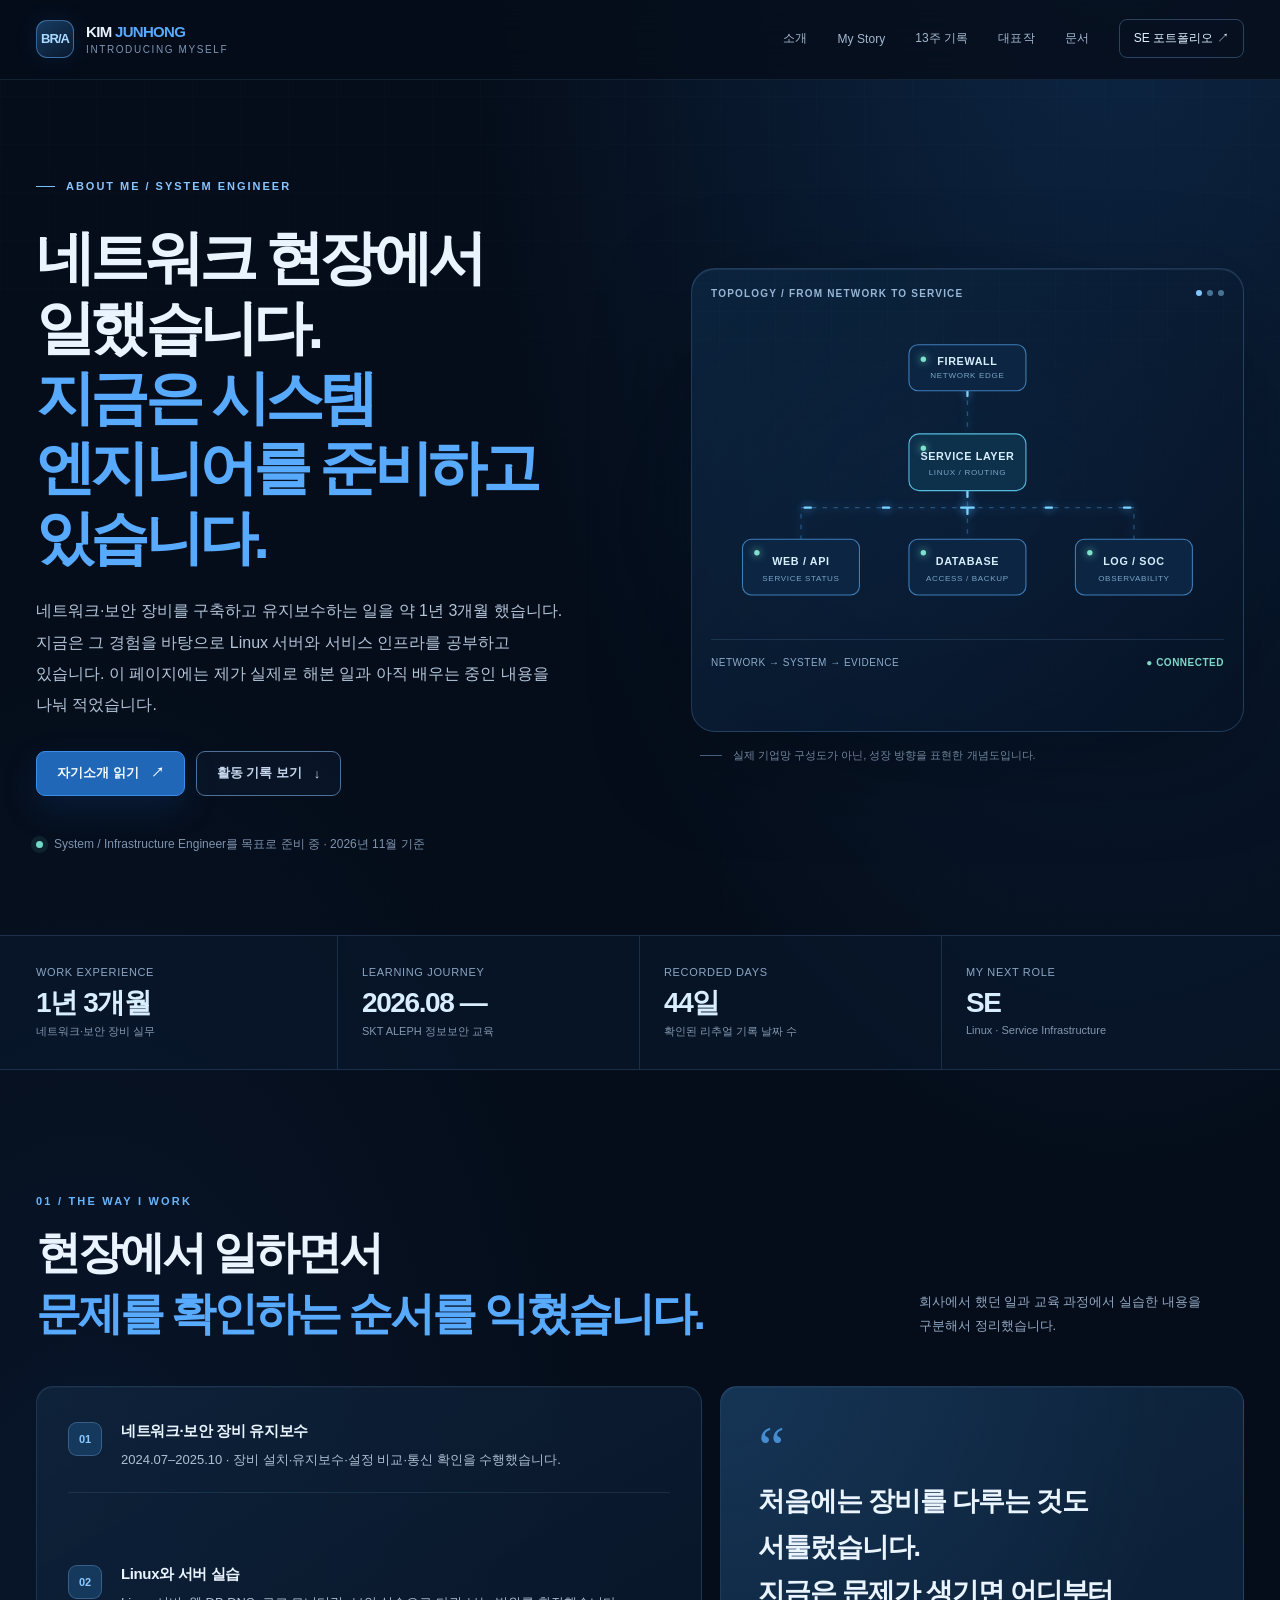
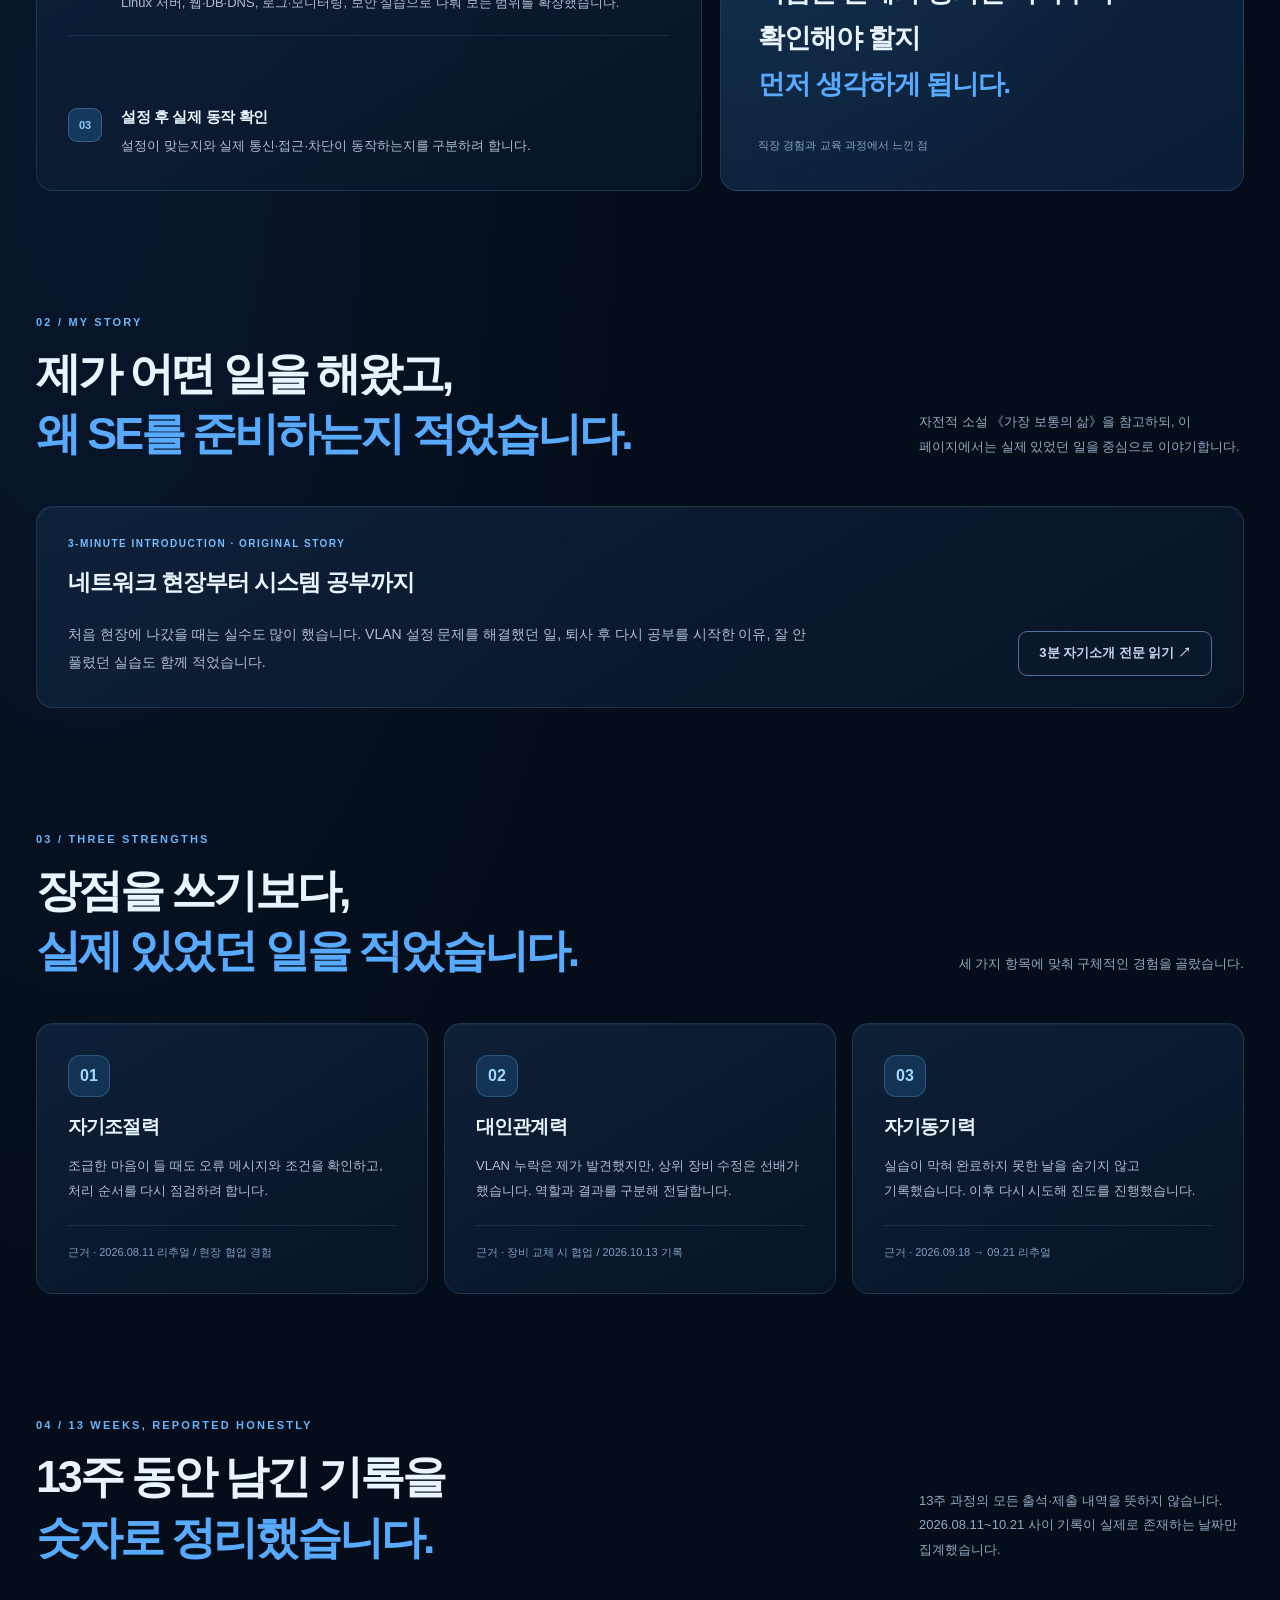
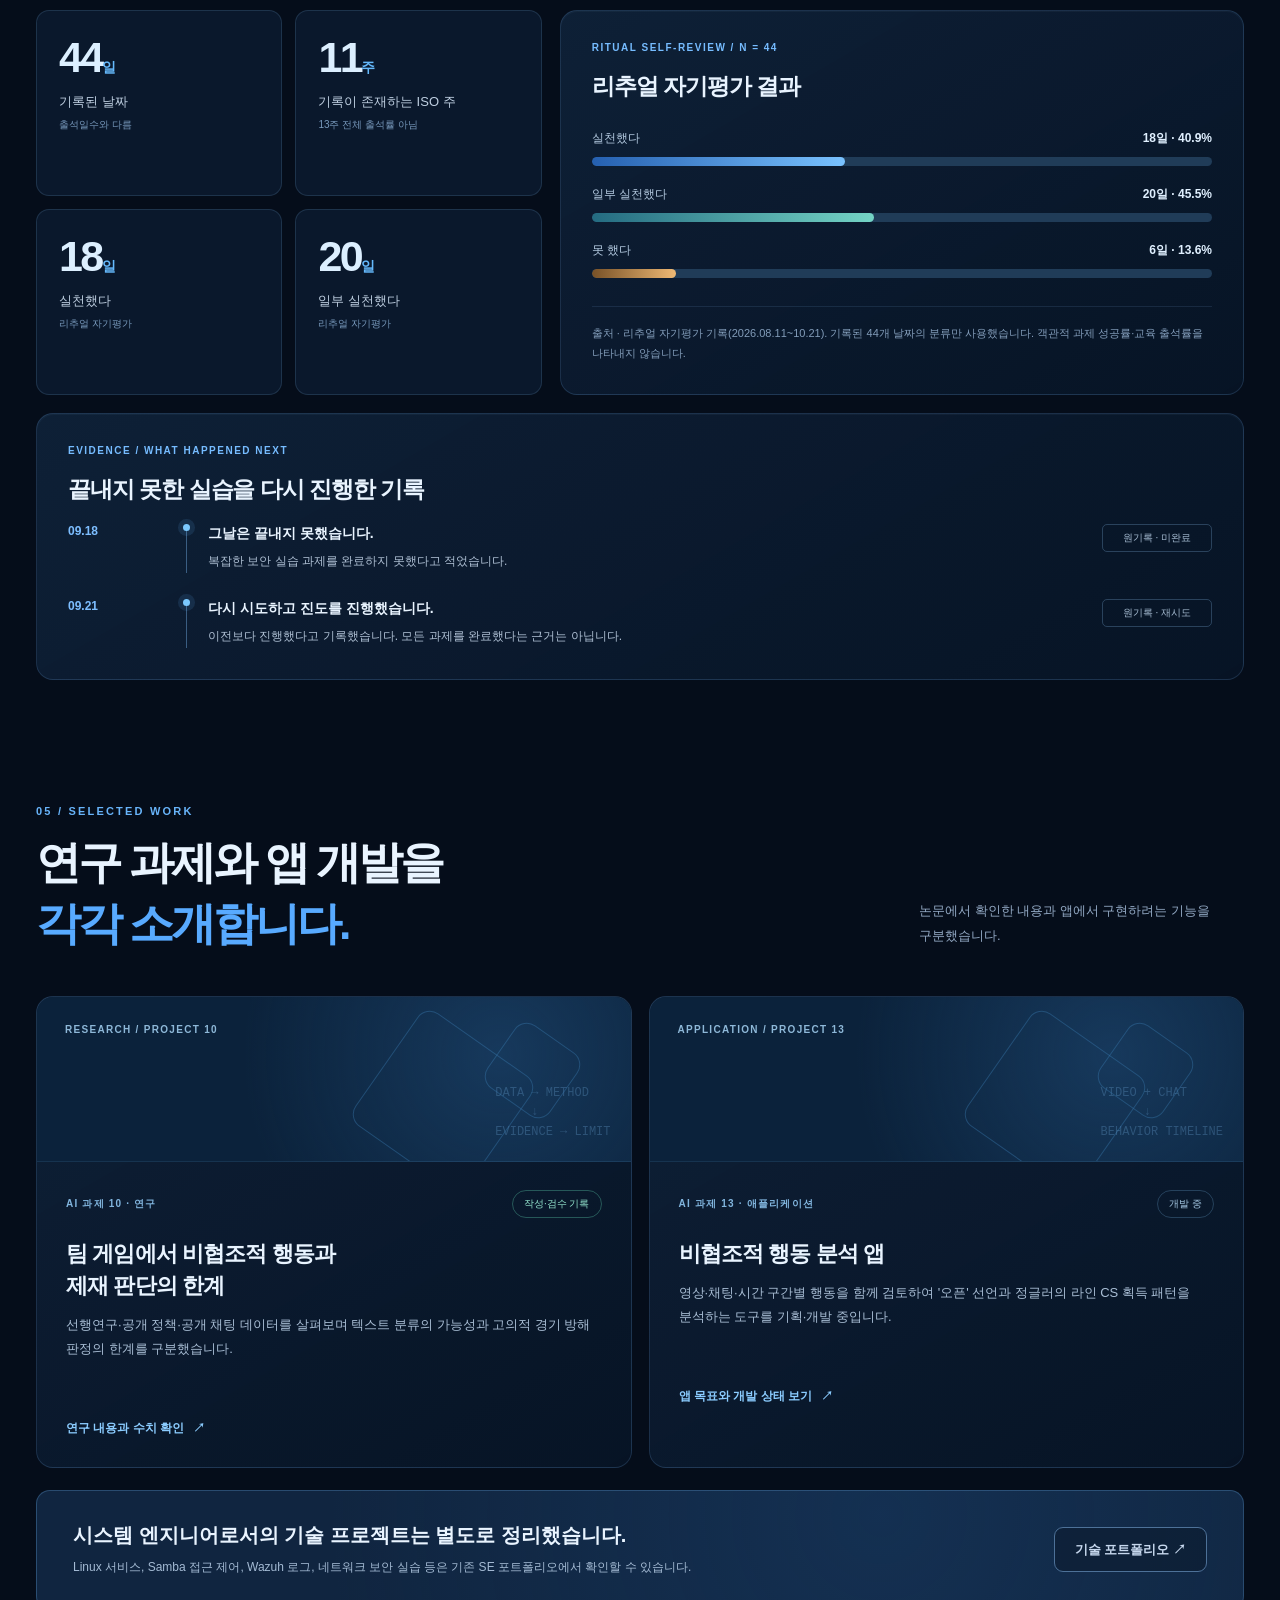
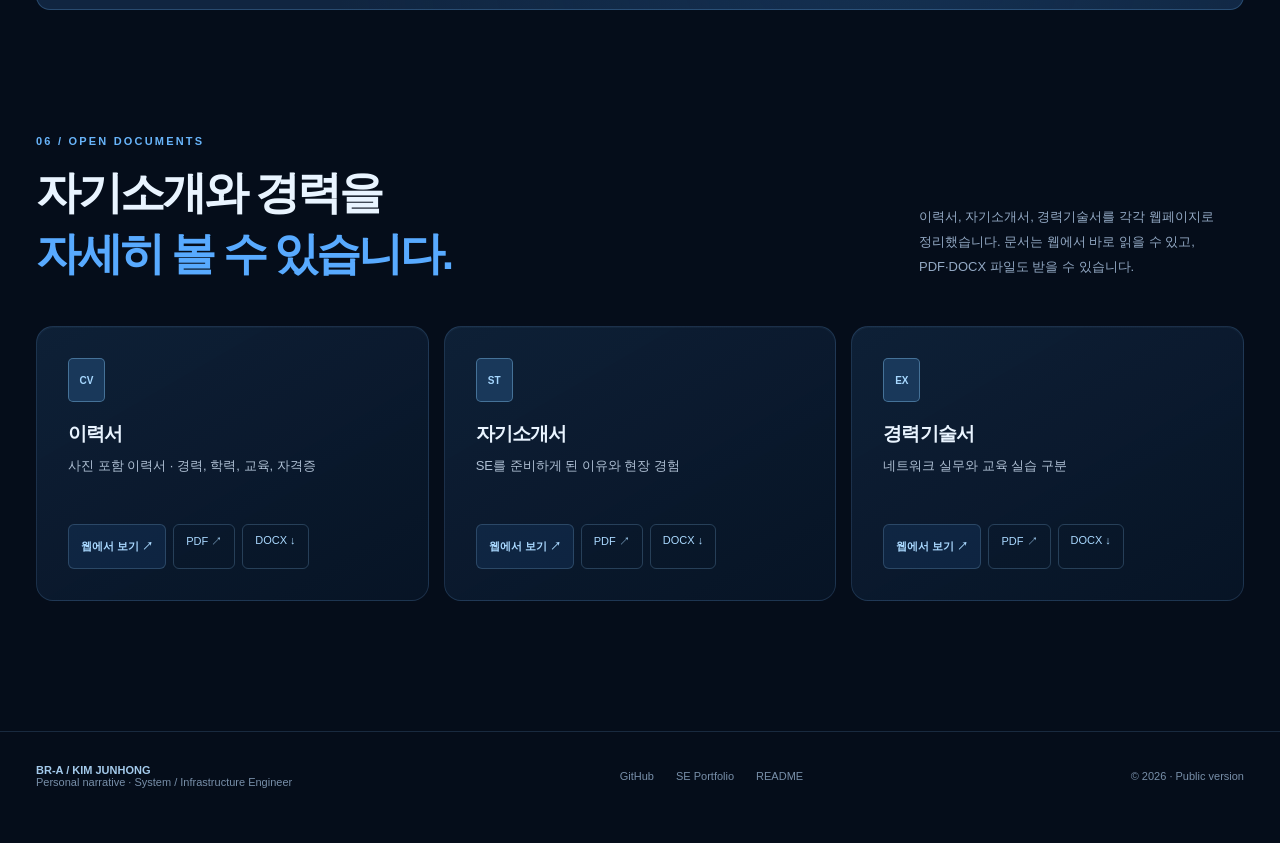
==== commit 338d1609: "feat: publish actual resume, cover letter and career documents in PDF/DOCX" ====
--- a/index.html
+++ b/index.html
@@ -31,5 +31,5 @@
 <section aria-labelledby="strength-title" class="section"><div class="section-title"><div><div class="section-number">03 / THREE STRENGTHS</div><h2 id="strength-title">장점을 쓰기보다,<br/><span class="accent">실제 있었던 일을 적었습니다.</span></h2></div><p class="section-subtitle">세 가지 항목에 맞춰 구체적인 경험을 골랐습니다.</p></div><div class="feature-grid"><article class="surface feature animated-in"><div class="feature-icon">01</div><h3>자기조절력</h3><p>조급한 마음이 들 때도 오류 메시지와 조건을 확인하고, 처리 순서를 다시 점검하려 합니다.</p><div class="source">근거 · 2026.08.11 리추얼 / 현장 협업 경험</div></article><article class="surface feature animated-in"><div class="feature-icon">02</div><h3>대인관계력</h3><p>VLAN 누락은 제가 발견했지만, 상위 장비 수정은 선배가 했습니다. 역할과 결과를 구분해 전달합니다.</p><div class="source">근거 · 장비 교체 시 협업 / 2026.10.13 기록</div></article><article class="surface feature animated-in"><div class="feature-icon">03</div><h3>자기동기력</h3><p>실습이 막혀 완료하지 못한 날을 숨기지 않고 기록했습니다. 이후 다시 시도해 진도를 진행했습니다.</p><div class="source">근거 · 2026.09.18 → 09.21 리추얼</div></article></div></section>
 <section aria-labelledby="records-title" class="section" id="records"><div class="section-title"><div><div class="section-number">04 / 13 WEEKS, REPORTED HONESTLY</div><h2 id="records-title">13주 동안 남긴 기록을<br/><span class="accent">숫자로 정리했습니다.</span></h2></div><p class="section-subtitle">13주 과정의 모든 출석·제출 내역을 뜻하지 않습니다. 2026.08.11~10.21 사이 기록이 실제로 존재하는 날짜만 집계했습니다.</p></div><div class="record-wrap"><div class="stat-cards animated-in"><div class="stat"><strong>44<span class="unit">일</span></strong><label>기록된 날짜</label><small>출석일수와 다름</small></div><div class="stat"><strong>11<span class="unit">주</span></strong><label>기록이 존재하는 ISO 주</label><small>13주 전체 출석률 아님</small></div><div class="stat"><strong>18<span class="unit">일</span></strong><label>실천했다</label><small>리추얼 자기평가</small></div><div class="stat"><strong>20<span class="unit">일</span></strong><label>일부 실천했다</label><small>리추얼 자기평가</small></div></div><div class="surface chart-box animated-in"><div><span class="kicker">RITUAL SELF-REVIEW / N = 44</span><h3>리추얼 자기평가 결과</h3><div class="bars"><div><div class="bar-label"><span>실천했다</span><b>18일 · 40.9%</b></div><div class="bar-track"><span class="bar-fill" style="width:40.91%"></span></div></div><div><div class="bar-label"><span>일부 실천했다</span><b>20일 · 45.5%</b></div><div class="bar-track"><span class="bar-fill partial" style="width:45.45%"></span></div></div><div><div class="bar-label"><span>못 했다</span><b>6일 · 13.6%</b></div><div class="bar-track"><span class="bar-fill notdone" style="width:13.64%"></span></div></div></div></div><div class="note-text">출처 · 리추얼 자기평가 기록(2026.08.11~10.21). 기록된 44개 날짜의 분류만 사용했습니다. 객관적 과제 성공률·교육 출석률을 나타내지 않습니다.</div></div></div><div class="surface" style="margin-top:18px"><span class="kicker">EVIDENCE / WHAT HAPPENED NEXT</span><h3>끝내지 못한 실습을 다시 진행한 기록</h3><div class="timeline"><div class="timeline-date">09.18</div><div class="timeline-body"><strong>그날은 끝내지 못했습니다.</strong><p>복잡한 보안 실습 과제를 완료하지 못했다고 적었습니다.</p></div><div class="timeline-tag">원기록 · 미완료</div></div><div class="timeline"><div class="timeline-date">09.21</div><div class="timeline-body"><strong>다시 시도하고 진도를 진행했습니다.</strong><p>이전보다 진행했다고 기록했습니다. 모든 과제를 완료했다는 근거는 아닙니다.</p></div><div class="timeline-tag">원기록 · 재시도</div></div></div></section>
 <section aria-labelledby="work-title" class="section" id="work"><div class="section-title"><div><div class="section-number">05 / SELECTED WORK</div><h2 id="work-title">연구 과제와 앱 개발을<br/><span class="accent">각각 소개합니다.</span></h2></div><p class="section-subtitle">논문에서 확인한 내용과 앱에서 구현하려는 기능을 구분했습니다.</p></div><div class="work-grid"><article class="surface work-card animated-in"><div class="work-visual"><span class="work-num">RESEARCH / PROJECT 10</span><span aria-hidden="true" class="work-ascii">DATA → METHOD<br/>     ↓<br/>EVIDENCE → LIMIT</span></div><div class="work-info"><div class="work-top"><span class="work-category">AI 과제 10 · 연구</span><span class="pill on">작성·검수 기록</span></div><h3>팀 게임에서 비협조적 행동과<br/>제재 판단의 한계</h3><p>선행연구·공개 정책·공개 채팅 데이터를 살펴보며 텍스트 분류의 가능성과 고의적 경기 방해 판정의 한계를 구분했습니다.</p><a class="text-link" href="research.html">연구 내용과 수치 확인 <span aria-hidden="true">↗</span></a></div></article><article class="surface work-card animated-in"><div class="work-visual"><span class="work-num">APPLICATION / PROJECT 13</span><span aria-hidden="true" class="work-ascii">VIDEO + CHAT<br/>      ↓<br/>BEHAVIOR TIMELINE</span></div><div class="work-info"><div class="work-top"><span class="work-category">AI 과제 13 · 애플리케이션</span><span class="pill">개발 중</span></div><h3>비협조적 행동 분석 앱</h3><p>영상·채팅·시간 구간별 행동을 함께 검토하여 '오픈' 선언과 정글러의 라인 CS 획득 패턴을 분석하는 도구를 기획·개발 중입니다.</p><a class="text-link" href="app.html">앱 목표와 개발 상태 보기 <span aria-hidden="true">↗</span></a></div></article></div><div class="wrapup"><div><h3>시스템 엔지니어로서의 기술 프로젝트는 별도로 정리했습니다.</h3><p>Linux 서비스, Samba 접근 제어, Wazuh 로그, 네트워크 보안 실습 등은 기존 SE 포트폴리오에서 확인할 수 있습니다.</p></div><a class="btn ghost" href="https://kjhnet.vercel.app" rel="noopener noreferrer" target="_blank">기술 포트폴리오 ↗</a></div></section>
-<section aria-labelledby="docs-title" class="section" id="documents"><div class="section-title"><div><div class="section-number">06 / OPEN DOCUMENTS</div><h2 id="docs-title">자기소개와 경력을<br/><span class="accent">자세히 볼 수 있습니다.</span></h2></div><p class="section-subtitle">이력서, 자기소개서, 경력기술서를 각각 웹페이지로 정리했습니다. 문서를 내려받지 않아도 내용을 읽을 수 있습니다.</p></div><div class="document-grid"><article class="surface doc-card animated-in"><span class="doc-icon">CV</span><h3>이력서</h3><p>사진 포함 이력서 · 경력, 학력, 교육, 자격증</p><div class="doc-links"><a class="doc-open" href="resume.html">이력서 자세히 보기 ↗</a></div></article><article class="surface doc-card animated-in"><span class="doc-icon">ST</span><h3>자기소개서</h3><p>SE를 준비하게 된 이유와 현장 경험</p><div class="doc-links"><a class="doc-open" href="cover-letter.html">자기소개서 자세히 보기 ↗</a></div></article><article class="surface doc-card animated-in"><span class="doc-icon">EX</span><h3>경력기술서</h3><p>네트워크 실무와 교육 실습 구분</p><div class="doc-links"><a class="doc-open" href="experience.html">경력기술서 자세히 보기 ↗</a></div></article></div></section>
+<section aria-labelledby="docs-title" class="section" id="documents"><div class="section-title"><div><div class="section-number">06 / OPEN DOCUMENTS</div><h2 id="docs-title">자기소개와 경력을<br/><span class="accent">자세히 볼 수 있습니다.</span></h2></div><p class="section-subtitle">이력서, 자기소개서, 경력기술서를 각각 웹페이지로 정리했습니다. 문서는 웹에서 바로 읽을 수 있고, PDF·DOCX 파일도 받을 수 있습니다.</p></div><div class="document-grid"><article class="surface doc-card animated-in"><span class="doc-icon">CV</span><h3>이력서</h3><p>사진 포함 이력서 · 경력, 학력, 교육, 자격증</p><div class="doc-links"><a class="doc-open" href="resume.html">웹에서 보기 ↗</a><a href="documents/BR-A_이력서.pdf" target="_blank" rel="noopener noreferrer">PDF ↗</a><a href="documents/BR-A_이력서.docx" download>DOCX ↓</a></div></article><article class="surface doc-card animated-in"><span class="doc-icon">ST</span><h3>자기소개서</h3><p>SE를 준비하게 된 이유와 현장 경험</p><div class="doc-links"><a class="doc-open" href="cover-letter.html">웹에서 보기 ↗</a><a href="documents/BR-A_자기소개서.pdf" target="_blank" rel="noopener noreferrer">PDF ↗</a><a href="documents/BR-A_자기소개서.docx" download>DOCX ↓</a></div></article><article class="surface doc-card animated-in"><span class="doc-icon">EX</span><h3>경력기술서</h3><p>네트워크 실무와 교육 실습 구분</p><div class="doc-links"><a class="doc-open" href="experience.html">웹에서 보기 ↗</a><a href="documents/BR-A_경력기술서.pdf" target="_blank" rel="noopener noreferrer">PDF ↗</a><a href="documents/BR-A_경력기술서.docx" download>DOCX ↓</a></div></article></div></section>
 </div></main><footer class="footer"><div class="container footer-inner"><div><strong>BR-A / KIM JUNHONG</strong><br/><span>Personal narrative · System / Infrastructure Engineer</span></div><div class="footer-links"><a href="https://github.com/wnsghd1802" rel="noopener noreferrer" target="_blank">GitHub</a><a href="https://kjhnet.vercel.app" rel="noopener noreferrer" target="_blank">SE Portfolio</a><a href="README.md">README</a></div><span>© 2026 · Public version</span></div></footer><button aria-label="맨 위로 이동" class="scroll-top" type="button">↑</button></body></html>
